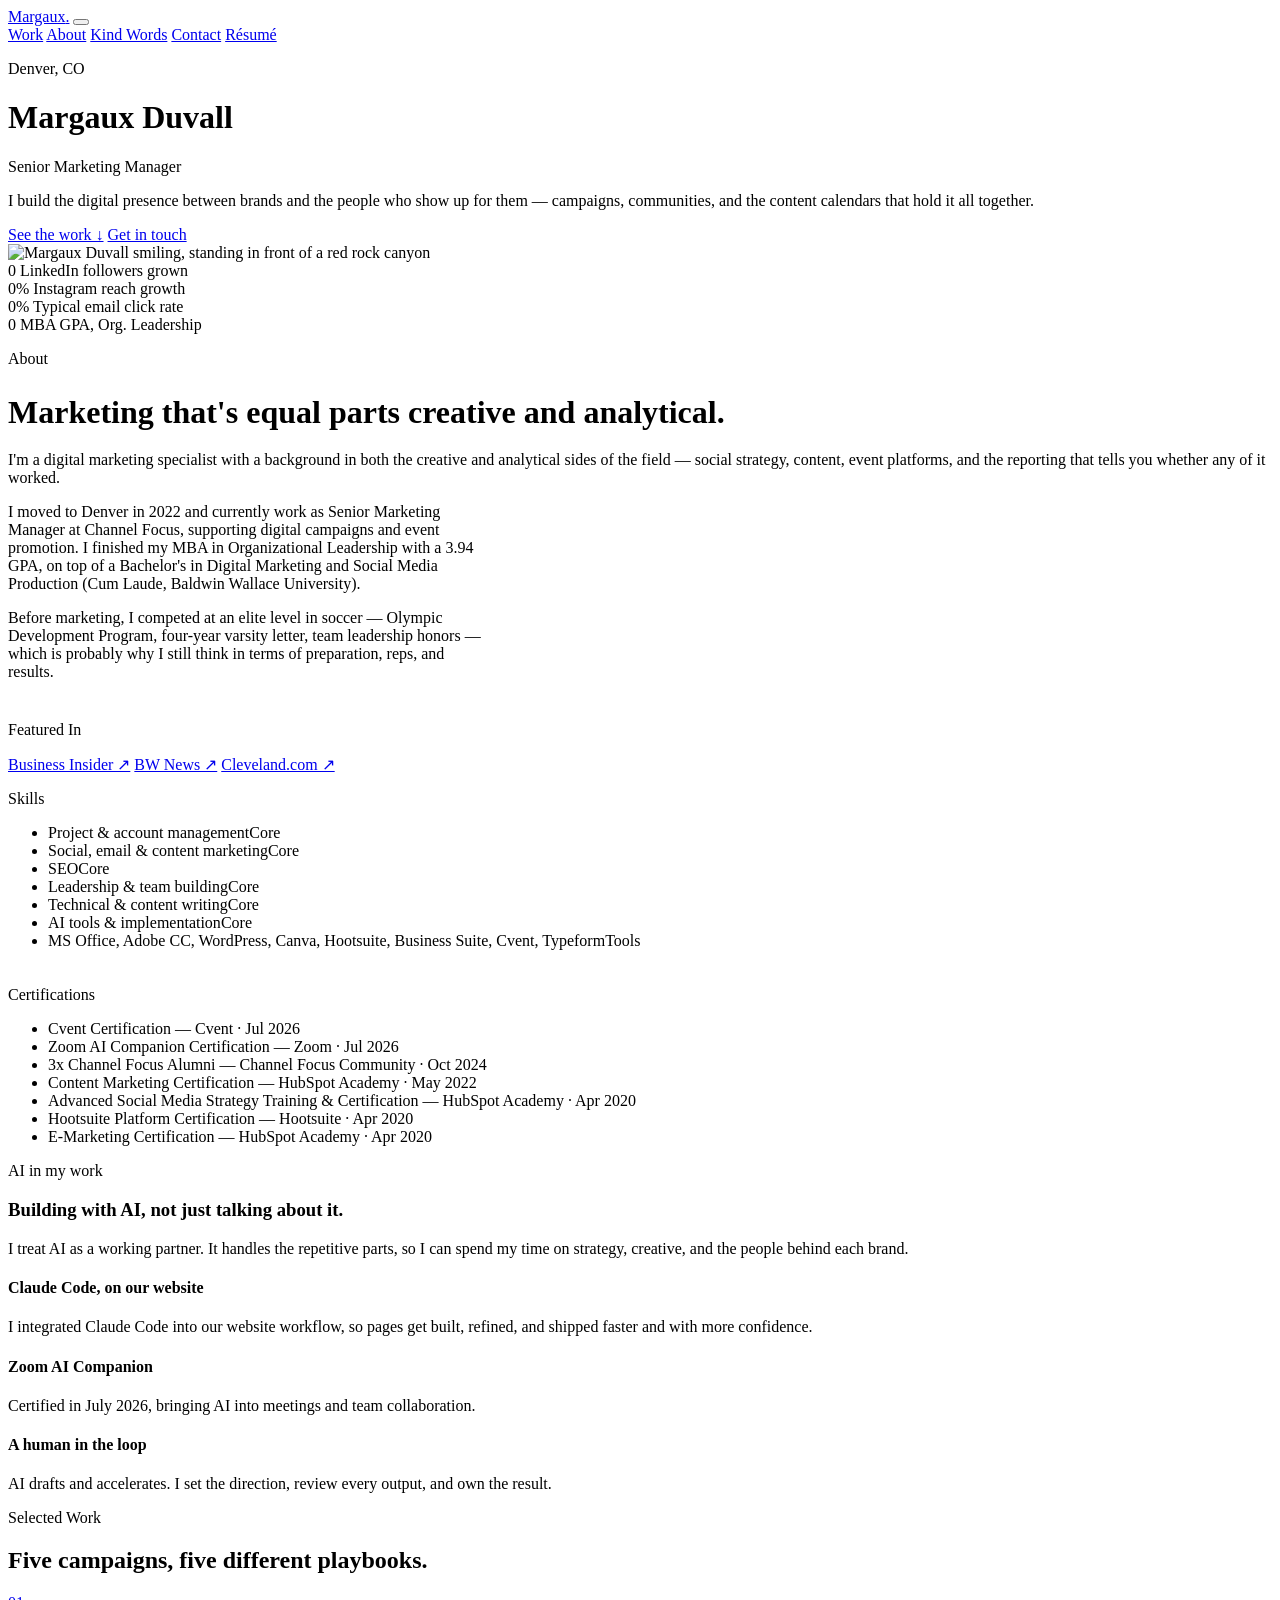
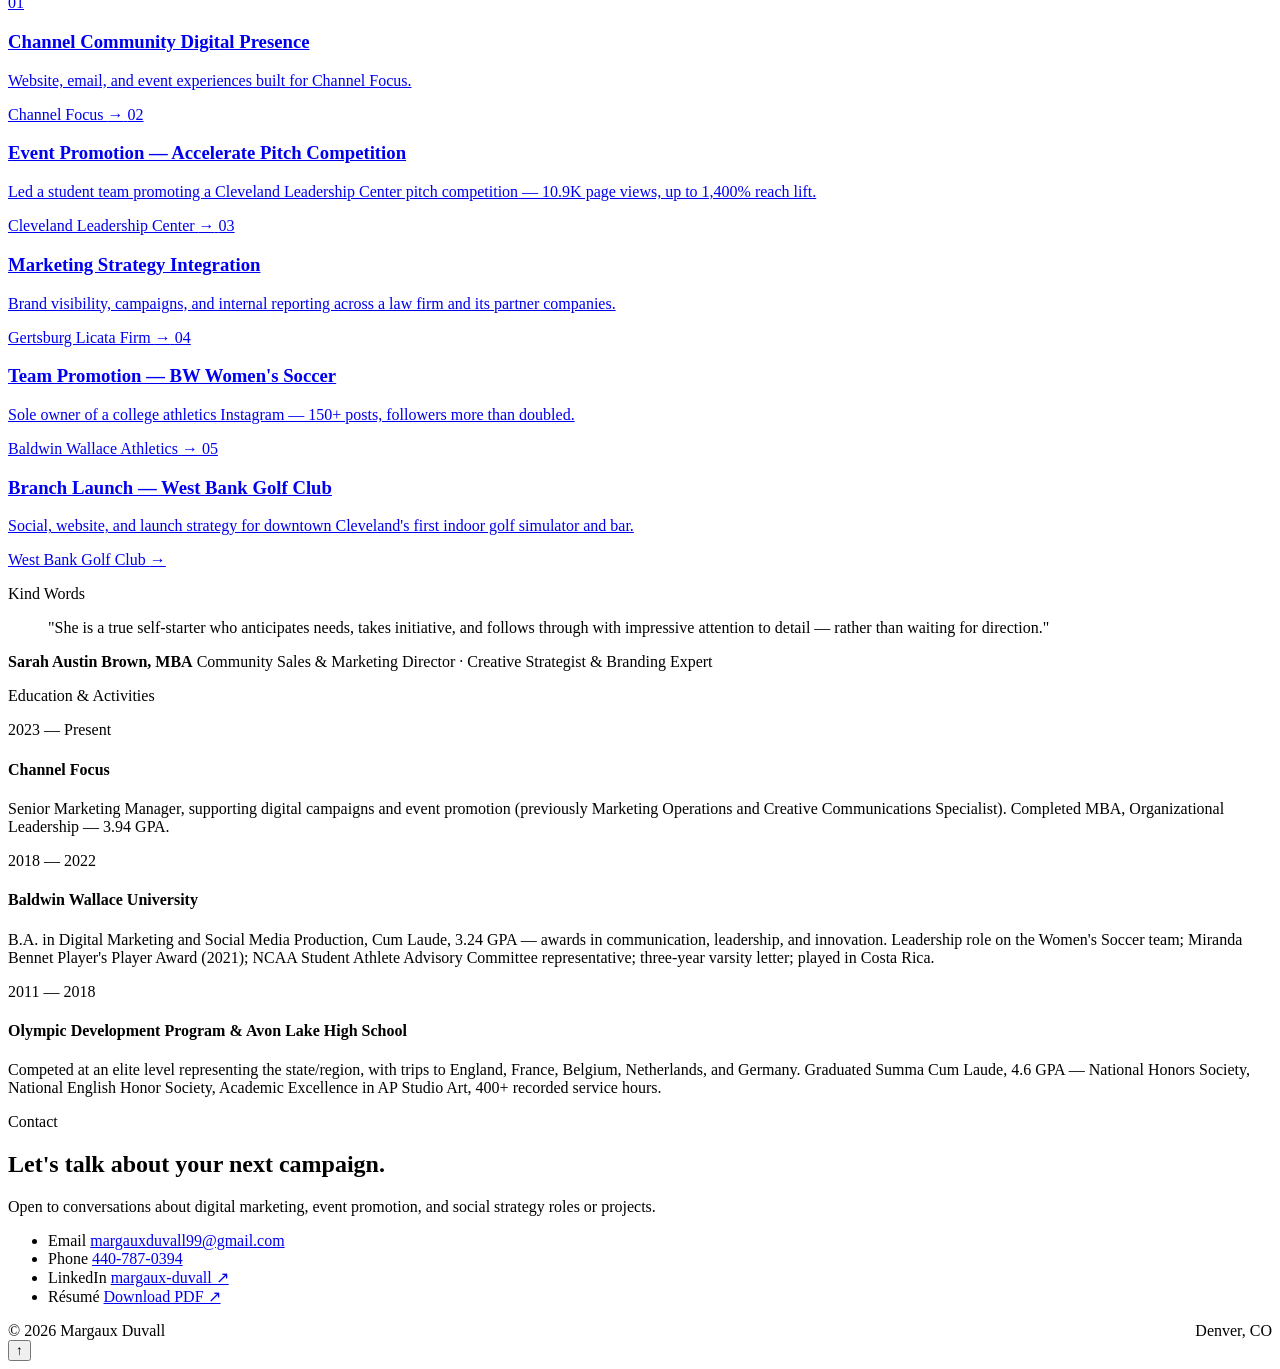
==== index.html @ 98175622 "Add files via upload" ====
<!DOCTYPE html>
<html lang="en">
<head>
<meta charset="UTF-8">
<meta name="viewport" content="width=device-width, initial-scale=1.0">
<title>Margaux Duvall — Senior Marketing Manager</title>
<meta name="description" content="Margaux Duvall is a senior marketing manager based in Denver, CO — event promotion, social strategy, content, and analytics.">
<meta name="theme-color" content="#FBFCF8">
<link rel="icon" href="data:image/svg+xml,%3Csvg xmlns='http://www.w3.org/2000/svg' viewBox='0 0 100 100'%3E%3Crect width='100' height='100' rx='16' fill='%23E3EEE1'/%3E%3Ctext x='50' y='68' font-family='Georgia,serif' font-style='italic' font-size='58' font-weight='bold' fill='%233D6B4E' text-anchor='middle'%3EM%3C/text%3E%3C/svg%3E">
<link rel="preconnect" href="https://fonts.googleapis.com">
<link rel="preconnect" href="https://fonts.gstatic.com" crossorigin>
<link href="https://fonts.googleapis.com/css2?family=Poppins:ital,wght@0,400;0,500;0,600;1,500&display=swap" rel="stylesheet">
<link rel="stylesheet" href="css/style.css">
</head>
<body>
<div class="scroll-progress"></div>

<nav class="site-nav">
  <div class="wrap">
    <a href="#top" class="brand">Margaux<span>.</span></a>
    <button class="nav-toggle" aria-label="Toggle menu">
      <span></span><span></span><span></span>
    </button>
    <div class="nav-links">
      <a href="#work">Work</a>
      <a href="#about">About</a>
      <a href="#kind-words">Kind Words</a>
      <a href="#contact">Contact</a>
      <a href="assets/Margaux_Duvall_Resume.pdf" class="nav-cta" target="_blank" rel="noopener">Résumé</a>
    </div>
  </div>
</nav>

<header class="hero" id="top">
  <div class="wrap">
    <div class="hero-grid">
      <div>
        <p class="eyebrow">Denver, CO</p>
        <h1>Margaux Duvall</h1>
        <p class="hero-role">Senior Marketing Manager</p>
        <p class="hero-lede">I build the digital presence between brands and the people who show up for them — campaigns, communities, and the content calendars that hold it all together.</p>
        <div class="hero-actions">
          <a href="#work" class="btn btn-primary">See the work ↓</a>
          <a href="#contact" class="btn btn-ghost">Get in touch</a>
        </div>
      </div>
      <div class="hero-photo">
        <img src="assets/headshot.jpg" alt="Margaux Duvall smiling, standing in front of a red rock canyon" width="1000" height="1500">
      </div>
    </div>
  </div>

  <div class="scoreboard">
    <div class="wrap">
      <div class="scoreboard-grid">
        <div class="stat">
          <span class="stat-num" data-count="2,300">0</span>
          <span class="stat-label">LinkedIn followers grown</span>
        </div>
        <div class="stat">
          <span class="stat-num" data-count="1,400%">0%</span>
          <span class="stat-label">Instagram reach growth</span>
        </div>
        <div class="stat">
          <span class="stat-num" data-count="50%+">0%</span>
          <span class="stat-label">Typical email click rate</span>
        </div>
        <div class="stat">
          <span class="stat-num" data-count="3.94">0</span>
          <span class="stat-label">MBA GPA, Org. Leadership</span>
        </div>
      </div>
    </div>
  </div>
</header>

<section id="about">
  <div class="wrap">
    <p class="eyebrow reveal">About</p>
    <div class="about-grid">
      <div class="reveal">
        <h2 style="font-size:32px; margin-bottom:20px;">Marketing that's equal parts creative and analytical.</h2>
        <p class="lede">I'm a digital marketing specialist with a background in both the creative and analytical sides of the field — social strategy, content, event platforms, and the reporting that tells you whether any of it worked.</p>
        <p style="color:var(--slate); max-width:60ch;">I moved to Denver in 2022 and currently work as Senior Marketing Manager at Channel Focus, supporting digital campaigns and event promotion. I finished my MBA in Organizational Leadership with a 3.94 GPA, on top of a Bachelor's in Digital Marketing and Social Media Production (Cum Laude, Baldwin Wallace University).</p>
        <p style="color:var(--slate); max-width:60ch;">Before marketing, I competed at an elite level in soccer — Olympic Development Program, four-year varsity letter, team leadership honors — which is probably why I still think in terms of preparation, reps, and results.</p>

        <p class="eyebrow" style="margin-top:40px;">Featured In</p>
        <div class="press-row">
          <a href="https://www.businessinsider.com/gen-z-loneliness-spends-money-to-make-friends-2023-9" target="_blank" rel="noopener">Business Insider ↗</a>
          <a href="https://www.bw.edu/news/2022/spring/04-yellow-jacket-alumni-launch-clevelands-first-indoor-golf-simulator-and-bar" target="_blank" rel="noopener">BW News ↗</a>
          <a href="https://www.cleveland.com/entertainment/2022/04/west-bank-golf-club-set-to-open-soon-in-clevelands-flats.html" target="_blank" rel="noopener">Cleveland.com ↗</a>
        </div>
      </div>

      <div class="reveal">
        <p class="eyebrow">Skills</p>
        <ul class="skill-list">
          <li><span>Project &amp; account management</span><span>Core</span></li>
          <li><span>Social, email &amp; content marketing</span><span>Core</span></li>
          <li><span>SEO</span><span>Core</span></li>
          <li><span>Leadership &amp; team building</span><span>Core</span></li>
          <li><span>Technical &amp; content writing</span><span>Core</span></li>
          <li><span>AI tools &amp; implementation</span><span>Core</span></li>
          <li><span>MS Office, Adobe CC, WordPress, Canva, Hootsuite, Business Suite, Cvent, Typeform</span><span>Tools</span></li>
        </ul>

        <p class="eyebrow" style="margin-top:36px;">Certifications</p>
        <ul class="cert-list">
          <li>Cvent Certification — Cvent <span class="cert-date">· Jul 2026</span></li>
          <li>Zoom AI Companion Certification — Zoom <span class="cert-date">· Jul 2026</span></li>
          <li>3x Channel Focus Alumni — Channel Focus Community <span class="cert-date">· Oct 2024</span></li>
          <li>Content Marketing Certification — HubSpot Academy <span class="cert-date">· May 2022</span></li>
          <li>Advanced Social Media Strategy Training &amp; Certification — HubSpot Academy <span class="cert-date">· Apr 2020</span></li>
          <li>Hootsuite Platform Certification — Hootsuite <span class="cert-date">· Apr 2020</span></li>
          <li>E-Marketing Certification — HubSpot Academy <span class="cert-date">· Apr 2020</span></li>
        </ul>
      </div>
    </div>
    <div class="ai-block reveal" id="ai">
      <p class="eyebrow">AI in my work</p>
      <h3>Building with AI, not just talking about it.</h3>
      <p class="lede">I treat AI as a working partner. It handles the repetitive parts, so I can spend my time on strategy, creative, and the people behind each brand.</p>
      <div class="ai-grid">
        <div class="ai-card">
          <h4>Claude Code, on our website</h4>
          <p>I integrated Claude Code into our website workflow, so pages get built, refined, and shipped faster and with more confidence.</p>
        </div>
        <div class="ai-card">
          <h4>Zoom AI Companion</h4>
          <p>Certified in July 2026, bringing AI into meetings and team collaboration.</p>
        </div>
        <div class="ai-card">
          <h4>A human in the loop</h4>
          <p>AI drafts and accelerates. I set the direction, review every output, and own the result.</p>
        </div>
      </div>
    </div>
  </div>
</section>

<section id="work" class="on-ink">
  <div class="wrap">
    <div class="section-head">
      <div class="reveal">
        <p class="eyebrow">Selected Work</p>
        <h2>Five campaigns, five different playbooks.</h2>
      </div>
    </div>
  </div>
  <div class="wrap">
    <div class="work-grid">

      <a class="work-card reveal" href="work/channel-community.html" data-preview="assets/previews/01-community.svg">
        <span class="work-num">01</span>
        <h3>Channel Community Digital Presence</h3>
        <p>Website, email, and event experiences built for Channel Focus.</p>
        <span class="work-meta">Channel Focus <span class="arrow">→</span></span>
      </a>

      <a class="work-card reveal" href="work/event-promotion.html" data-preview="assets/previews/02-promotion.svg">
        <span class="work-num">02</span>
        <h3>Event Promotion — Accelerate Pitch Competition</h3>
        <p>Led a student team promoting a Cleveland Leadership Center pitch competition — 10.9K page views, up to 1,400% reach lift.</p>
        <span class="work-meta">Cleveland Leadership Center <span class="arrow">→</span></span>
      </a>

      <a class="work-card reveal" href="work/strategy-integration.html" data-preview="assets/previews/03-strategy.svg">
        <span class="work-num">03</span>
        <h3>Marketing Strategy Integration</h3>
        <p>Brand visibility, campaigns, and internal reporting across a law firm and its partner companies.</p>
        <span class="work-meta">Gertsburg Licata Firm <span class="arrow">→</span></span>
      </a>

      <a class="work-card reveal" href="work/team-promotion.html" data-preview="assets/previews/04-team.svg">
        <span class="work-num">04</span>
        <h3>Team Promotion — BW Women's Soccer</h3>
        <p>Sole owner of a college athletics Instagram — 150+ posts, followers more than doubled.</p>
        <span class="work-meta">Baldwin Wallace Athletics <span class="arrow">→</span></span>
      </a>

      <a class="work-card reveal" href="work/branch-launch.html" data-preview="assets/previews/05-launch.svg">
        <span class="work-num">05</span>
        <h3>Branch Launch — West Bank Golf Club</h3>
        <p>Social, website, and launch strategy for downtown Cleveland's first indoor golf simulator and bar.</p>
        <span class="work-meta">West Bank Golf Club <span class="arrow">→</span></span>
      </a>

    </div>
  </div>
</section>

<section id="kind-words" class="testimonial">
  <div class="wrap reveal">
    <p class="eyebrow">Kind Words</p>
    <blockquote>"She is a true self-starter who anticipates needs, takes initiative, and follows through with impressive attention to detail — rather than waiting for direction."</blockquote>
    <div class="testimonial-author">
      <strong>Sarah Austin Brown, MBA</strong>
      <span>Community Sales &amp; Marketing Director · Creative Strategist &amp; Branding Expert</span>
    </div>
  </div>
</section>

<section class="section-tight">
  <div class="wrap">
    <p class="eyebrow">Education &amp; Activities</p>
    <div class="timeline">
      <div class="timeline-item reveal">
        <span class="timeline-date">2023 — Present</span>
        <h4>Channel Focus</h4>
        <p>Senior Marketing Manager, supporting digital campaigns and event promotion (previously Marketing Operations and Creative Communications Specialist). Completed MBA, Organizational Leadership — 3.94 GPA.</p>
      </div>
      <div class="timeline-item reveal">
        <span class="timeline-date">2018 — 2022</span>
        <h4>Baldwin Wallace University</h4>
        <p>B.A. in Digital Marketing and Social Media Production, Cum Laude, 3.24 GPA — awards in communication, leadership, and innovation. Leadership role on the Women's Soccer team; Miranda Bennet Player's Player Award (2021); NCAA Student Athlete Advisory Committee representative; three-year varsity letter; played in Costa Rica.</p>
      </div>
      <div class="timeline-item reveal">
        <span class="timeline-date">2011 — 2018</span>
        <h4>Olympic Development Program &amp; Avon Lake High School</h4>
        <p>Competed at an elite level representing the state/region, with trips to England, France, Belgium, Netherlands, and Germany. Graduated Summa Cum Laude, 4.6 GPA — National Honors Society, National English Honor Society, Academic Excellence in AP Studio Art, 400+ recorded service hours.</p>
      </div>
    </div>
  </div>
</section>

<section id="contact" class="on-ink">
  <div class="wrap">
    <div class="contact-grid">
      <div class="reveal">
        <p class="eyebrow">Contact</p>
        <h2>Let's talk about your next campaign.</h2>
        <p class="lede" style="margin-top:16px;">Open to conversations about digital marketing, event promotion, and social strategy roles or projects.</p>
      </div>
      <ul class="contact-list reveal">
        <li>
          <span class="label">Email</span>
          <a class="value" href="mailto:margauxduvall99@gmail.com">margauxduvall99@gmail.com</a>
        </li>
        <li>
          <span class="label">Phone</span>
          <a class="value" href="tel:4407870394">440-787-0394</a>
        </li>
        <li>
          <span class="label">LinkedIn</span>
          <a class="value" href="https://www.linkedin.com/in/margaux-duvall-mba-715665197/" target="_blank" rel="noopener">margaux-duvall ↗</a>
        </li>
        <li>
          <span class="label">Résumé</span>
          <a class="value" href="assets/Margaux_Duvall_Resume.pdf" target="_blank" rel="noopener">Download PDF ↗</a>
        </li>
      </ul>
    </div>
  </div>
</section>

<footer>
  <div class="wrap" style="display:flex; justify-content:space-between; flex-wrap:wrap; gap:12px; width:100%;">
    <span>© 2026 Margaux Duvall</span>
    <span>Denver, CO</span>
  </div>
</footer>

<button class="back-to-top" aria-label="Back to top">↑</button>

<script src="js/main.js"></script>
</body>
</html>
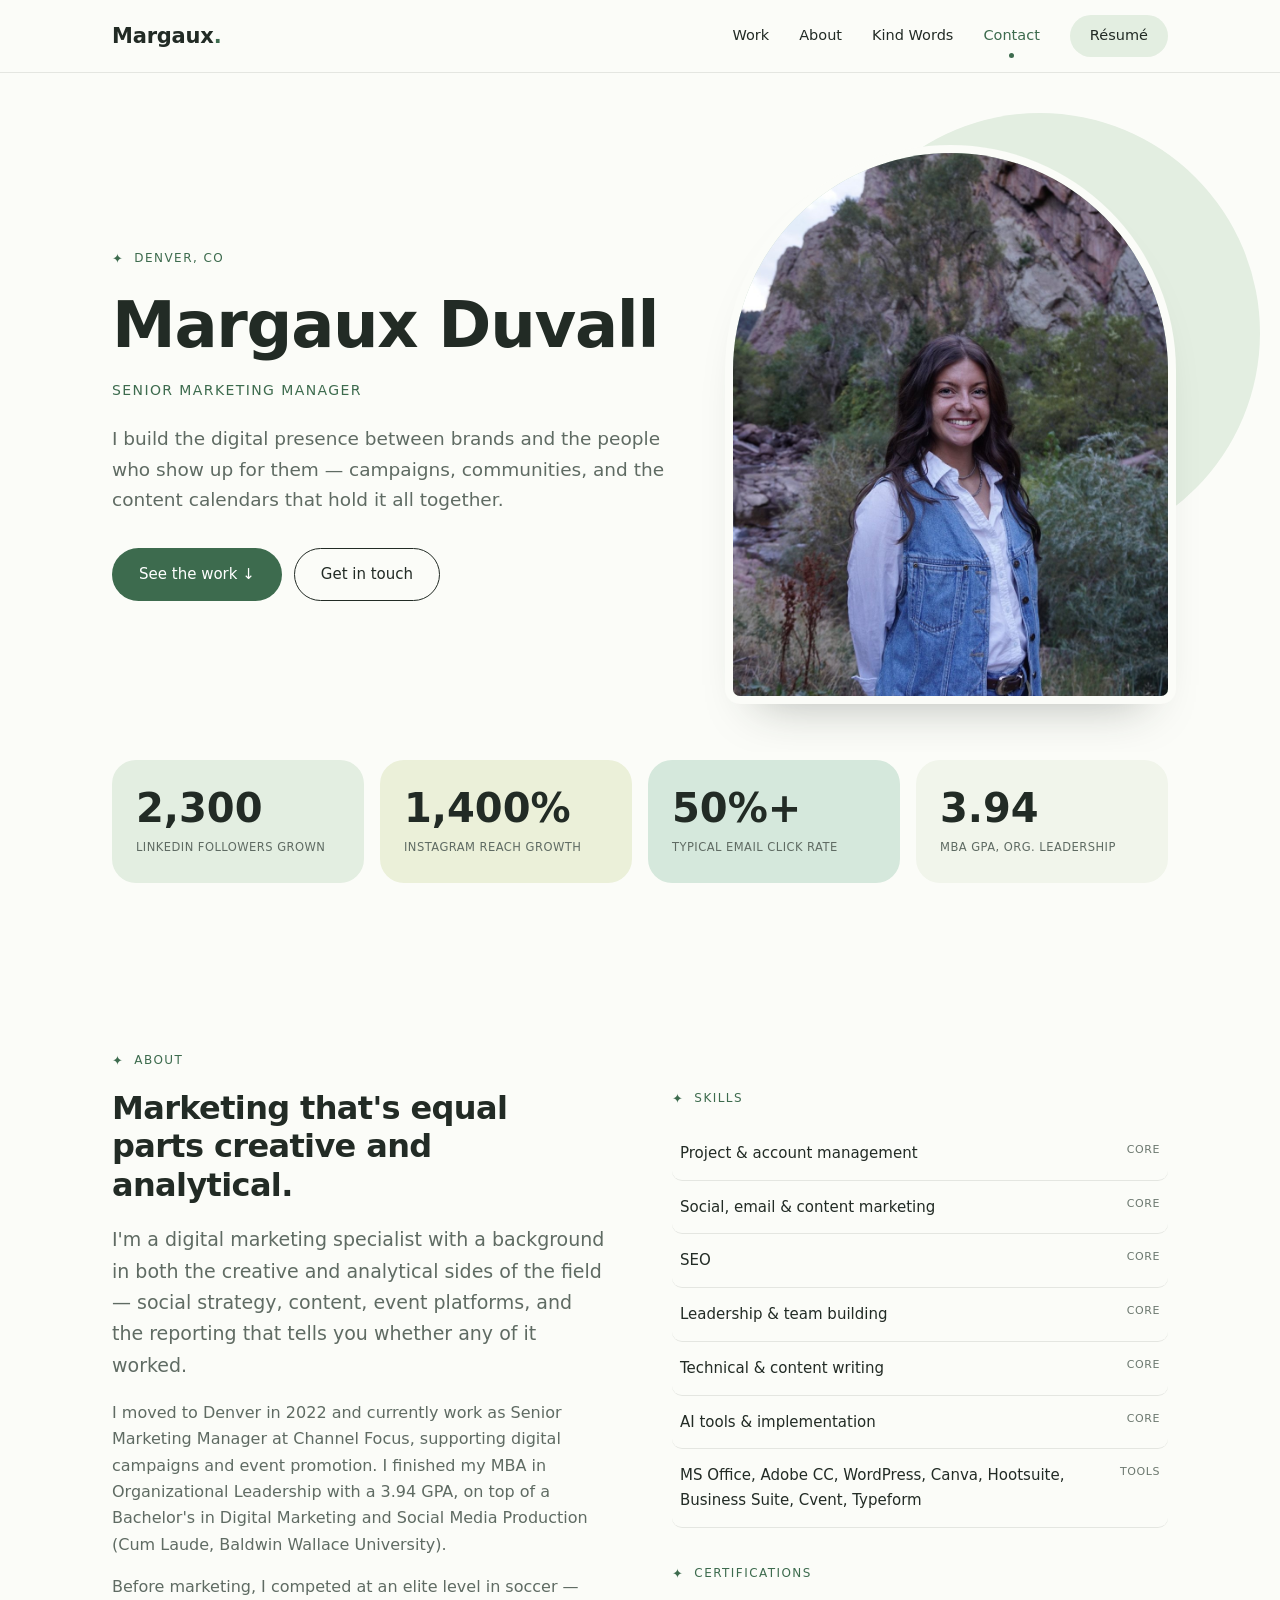
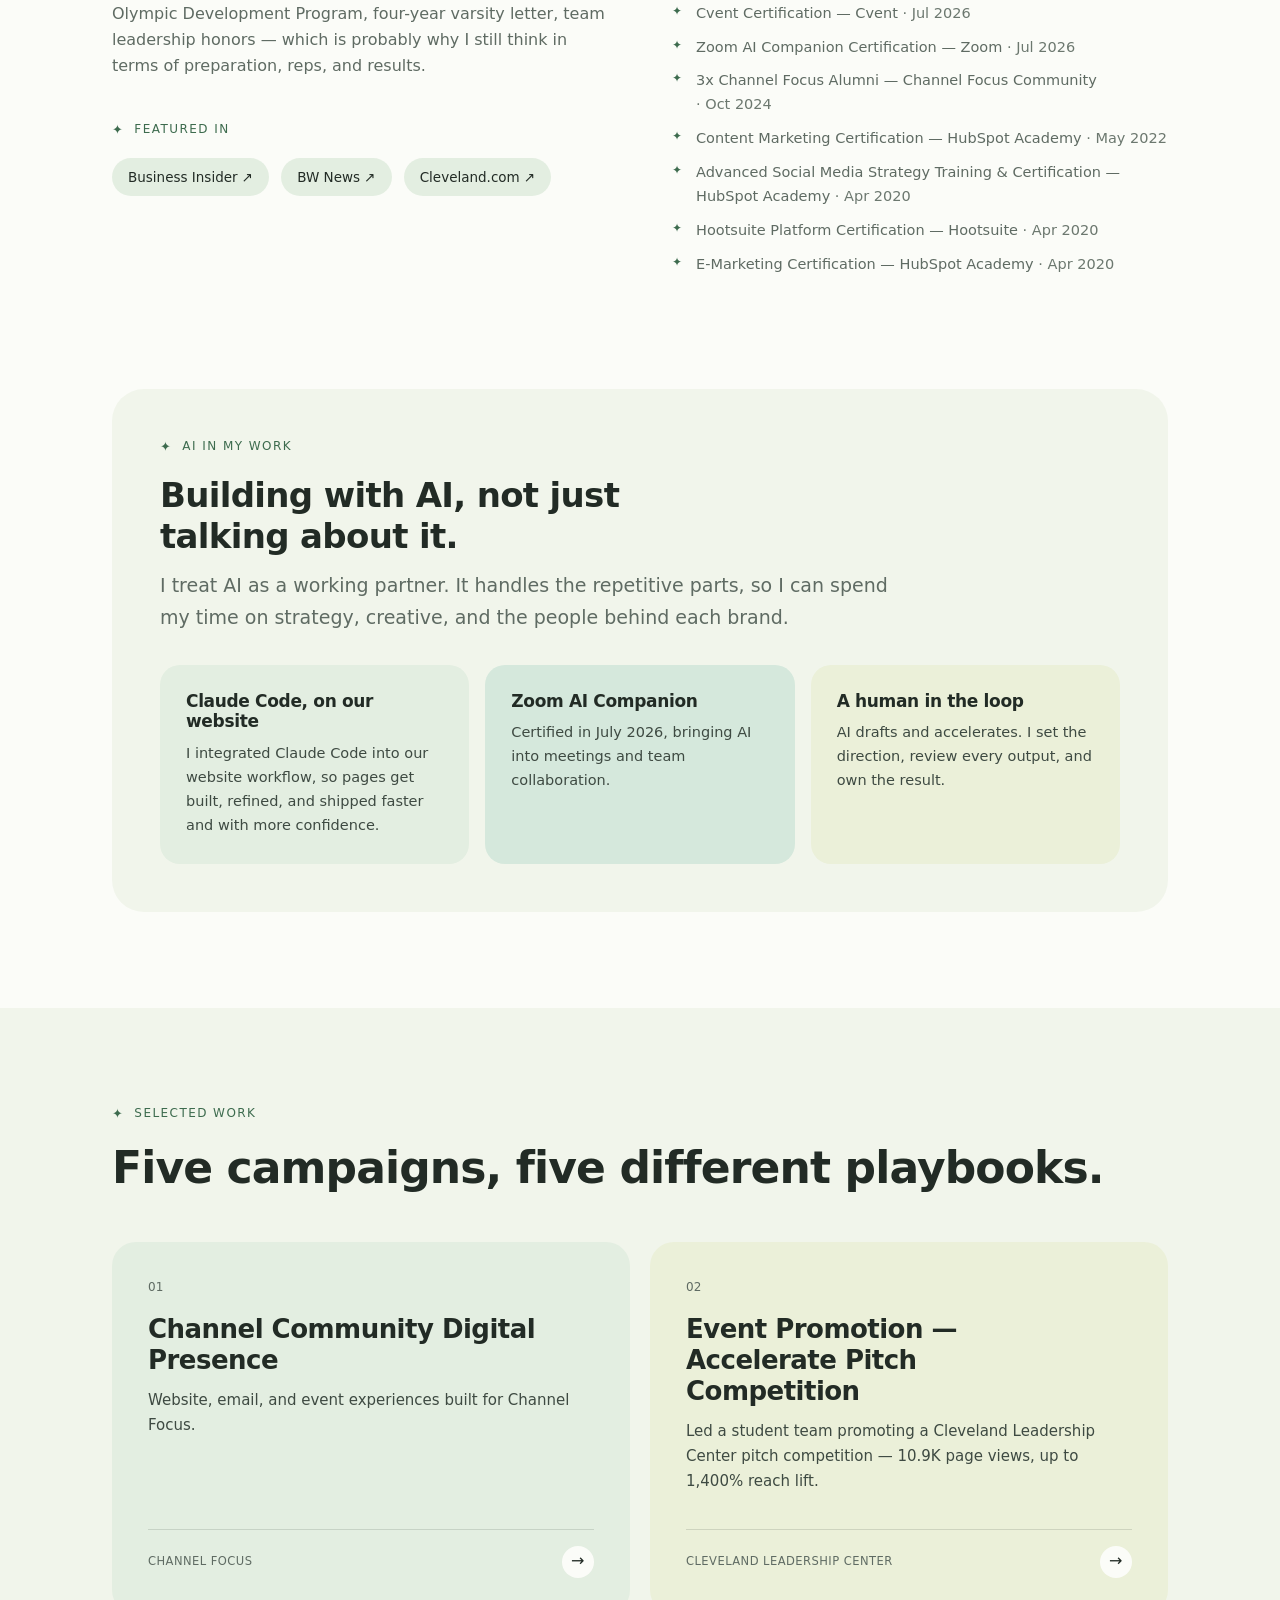
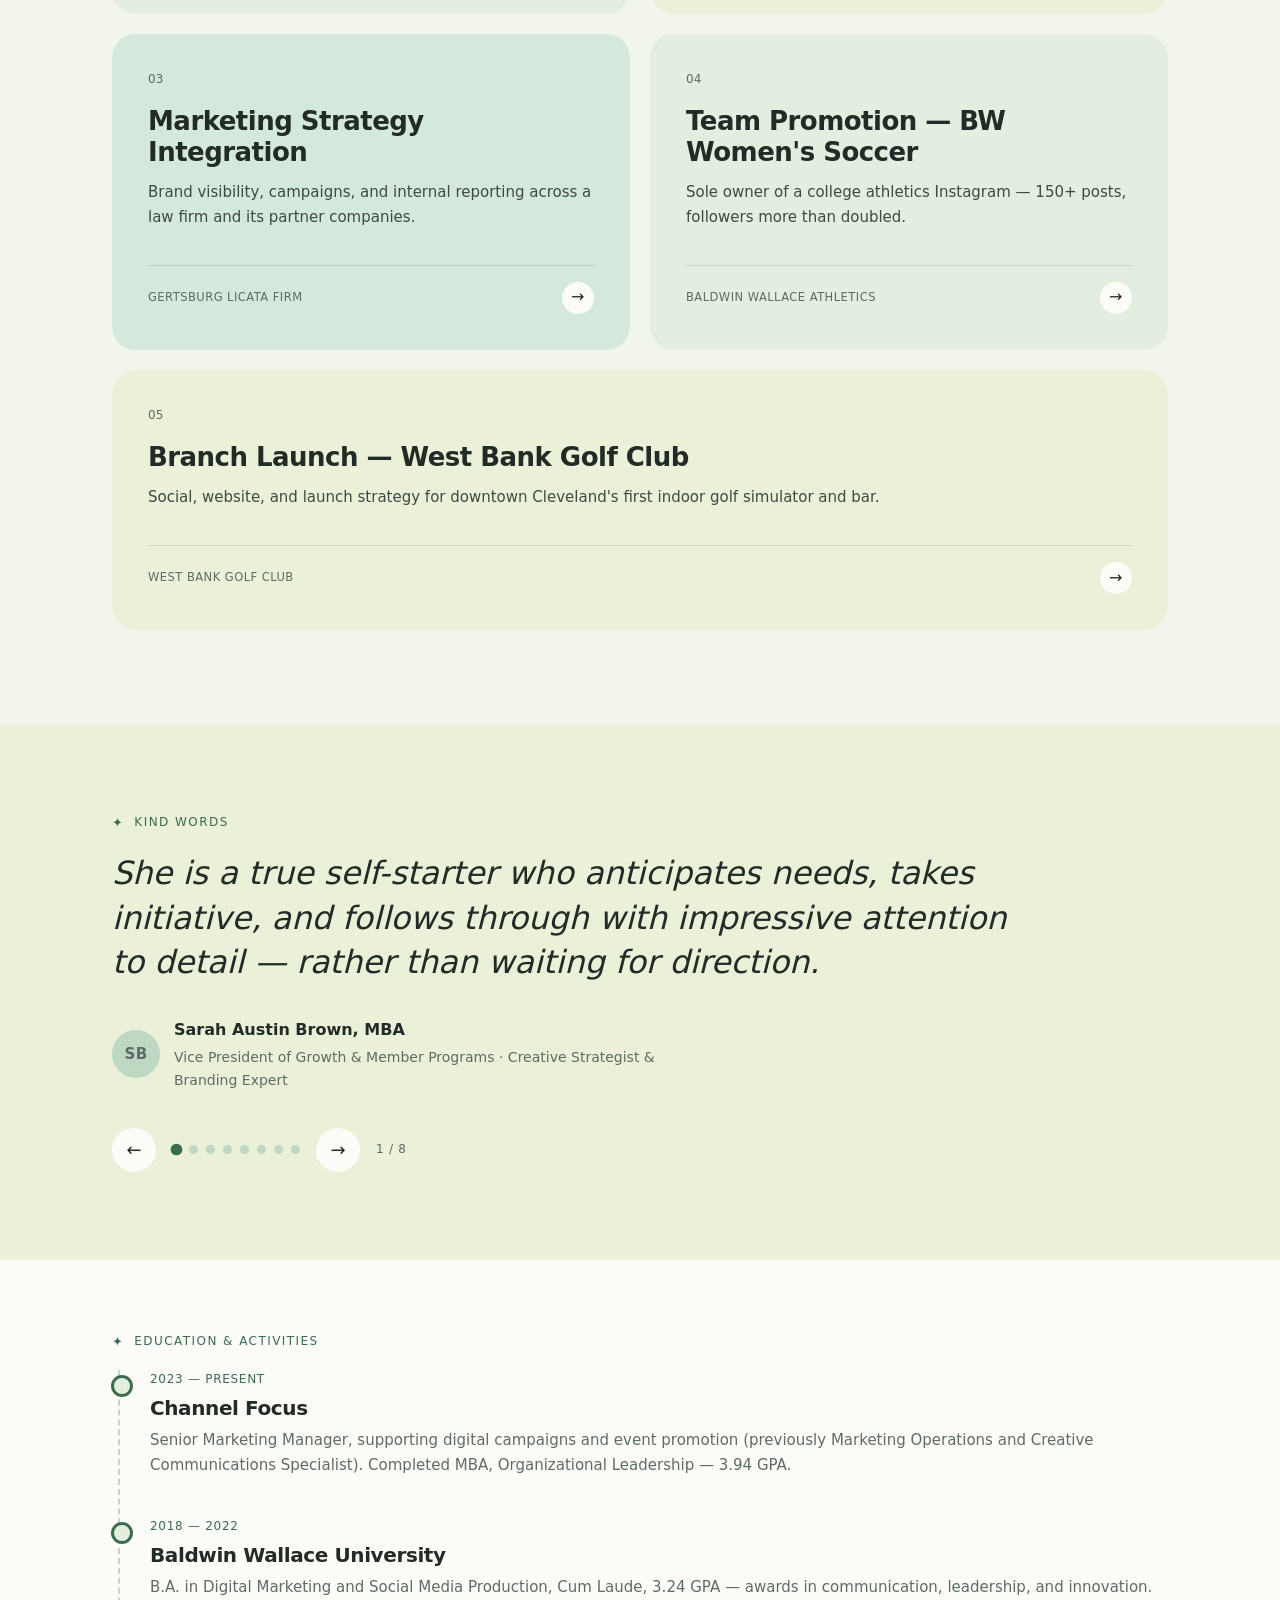
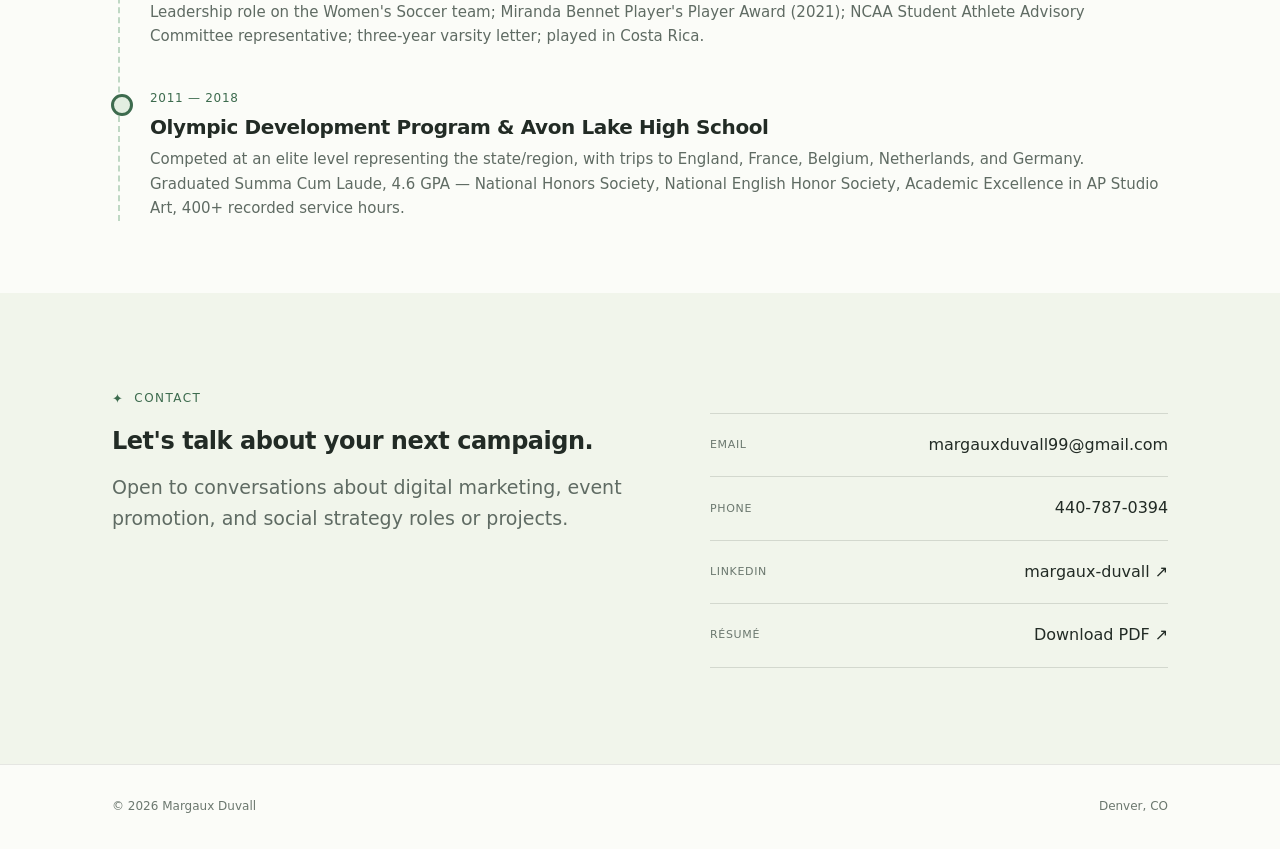
==== commit db63fd74: "Add files via upload" ====
--- a/index.html
+++ b/index.html
@@ -11,6 +11,30 @@
 <link rel="preconnect" href="https://fonts.gstatic.com" crossorigin>
 <link href="https://fonts.googleapis.com/css2?family=Poppins:ital,wght@0,400;0,500;0,600;1,500&display=swap" rel="stylesheet">
 <link rel="stylesheet" href="css/style.css">
+<style>
+/* Kind Words carousel */
+.kw-slide{margin:0;display:block}
+.kw-slide blockquote p{margin:0 0 .9em}
+.kw-slide blockquote p:last-child{margin-bottom:0}
+.kw-slide.long blockquote{font-size:clamp(16px,1.7vw,20px);line-height:1.6;max-width:66ch}
+.kw-author{display:flex;align-items:center;gap:14px}
+.kw-author>span:last-child{display:block}
+.kw-author>span:last-child>span{display:block;max-width:60ch}
+.kw-avatar{flex:0 0 48px;width:48px;height:48px;border-radius:50%;background:var(--blush-deep);color:var(--signal-dark);display:flex!important;align-items:center;justify-content:center;font-weight:600;font-size:15px;letter-spacing:.02em}
+.kw-controls{display:none;align-items:center;gap:16px;margin-top:36px;flex-wrap:wrap}
+html.kw-js .kw-slide{display:none}
+html.kw-js .kw-slide.is-active{display:block;animation:kwfade .45s ease}
+html.kw-js .kw-controls{display:flex}
+.kw-btn{width:44px;height:44px;border-radius:50%;border:none;background:var(--paper);color:var(--ink);font-family:var(--font-body);font-size:18px;cursor:pointer;transition:background .2s ease,color .2s ease}
+.kw-btn:hover{background:var(--signal);color:#fff}
+.kw-dots{display:flex;gap:8px;align-items:center}
+.kw-dot{width:9px;height:9px;padding:0;border:none;border-radius:50%;background:var(--blush-deep);cursor:pointer;transition:background .2s ease,transform .2s ease}
+.kw-dot.is-active{background:var(--signal);transform:scale(1.3)}
+.kw-count{font-size:12px;color:var(--slate);letter-spacing:.06em}
+.kw-carousel:focus-visible{outline:2px solid var(--signal);outline-offset:8px;border-radius:12px}
+@keyframes kwfade{from{opacity:0;transform:translateY(8px)}to{opacity:1;transform:none}}
+@media (prefers-reduced-motion:reduce){html.kw-js .kw-slide.is-active{animation:none}}
+</style>
 </head>
 <body>
 <div class="scroll-progress"></div>
@@ -192,10 +216,69 @@
 <section id="kind-words" class="testimonial">
   <div class="wrap reveal">
     <p class="eyebrow">Kind Words</p>
-    <blockquote>"She is a true self-starter who anticipates needs, takes initiative, and follows through with impressive attention to detail — rather than waiting for direction."</blockquote>
-    <div class="testimonial-author">
-      <strong>Sarah Austin Brown, MBA</strong>
-      <span>Community Sales &amp; Marketing Director · Creative Strategist &amp; Branding Expert</span>
+    <div class="kw-carousel" tabindex="0" aria-roledescription="carousel" aria-label="Recommendations">
+      <figure class="kw-slide is-active" aria-label="Recommendation 1 of 8">
+        <blockquote><p>She is a true self-starter who anticipates needs, takes initiative, and follows through with impressive attention to detail — rather than waiting for direction.</p></blockquote>
+        <figcaption class="testimonial-author kw-author">
+          <span class="kw-avatar" aria-hidden="true">SB</span>
+          <span><strong>Sarah Austin Brown, MBA</strong><span>Vice President of Growth &amp; Member Programs · Creative Strategist &amp; Branding Expert</span></span>
+        </figcaption>
+      </figure>
+      <figure class="kw-slide long" aria-label="Recommendation 2 of 8">
+        <blockquote><p>Margaux is an analytical yet compassionate leader who balances being “lonely at the top” (assigning tasks, evaluating performance, setting goals) with rolling up her sleeves to work alongside team members to ensure the job not only gets done, but gets done well. To every environment she brings a positive attitude, a keen marketing savviness, and comfort with troubleshooting technical problems and other challenges. I have learned quite a bit from her.</p></blockquote>
+        <figcaption class="testimonial-author kw-author">
+          <span class="kw-avatar" aria-hidden="true">TM</span>
+          <span><strong>Tim Marshall</strong><span>Digital Marketing Consultant · Content Marketing Manager</span></span>
+        </figcaption>
+      </figure>
+      <figure class="kw-slide long" aria-label="Recommendation 3 of 8">
+        <blockquote><p>Margaux became a leader among the leaders in a leadership class. She is mature, curious and capable of initiating her own learning experiences. She makes the group better by listening and adding comments that drive the discussion into newer places. I would always want her on my team!</p></blockquote>
+        <figcaption class="testimonial-author kw-author">
+          <span class="kw-avatar" aria-hidden="true">AK</span>
+          <span><strong>Dr. Alan Kolp</strong><span>Professor of Religion and Chair in Faith &amp; Life, Center for Innovation &amp; Growth · Author, Retreat Leader and Public Speaker</span></span>
+        </figcaption>
+      </figure>
+      <figure class="kw-slide long" aria-label="Recommendation 4 of 8">
+        <blockquote><p>In her four years at Baldwin Wallace University, Margaux has developed personally and professionally, leveraging her existing skills to further develop competence and confidence. Margaux is highly-intelligent, appropriately competitive, self-motivated and authentic – and she approaches everything she does with a smile and joyful spirit.</p><p>Margaux is a team-first leader, always willing to put the needs of others above her own. As a result, she sets an example for others to follow. That is an incredible responsibility for a young professional, but Margaux does this compassionately and with purpose.</p></blockquote>
+        <figcaption class="testimonial-author kw-author">
+          <span class="kw-avatar" aria-hidden="true">LK</span>
+          <span><strong>Lacey Kogelnik</strong><span>Executive Director, Corporate &amp; Organizational Engagement · Baldwin Wallace University</span></span>
+        </figcaption>
+      </figure>
+      <figure class="kw-slide long" aria-label="Recommendation 5 of 8">
+        <blockquote><p>I worked with Margaux for two concurrent semester projects through Baldwin Wallace’s Digital Marketing Center. Throughout both, she exuded confidence and competence. For the second semester, Margaux was the team lead and my direct point of contact. She masterfully led the project, coordinating every aspect and keeping her colleagues (and me!) on track to hit each deadline.</p><p>She is a quintessential professional who is skilled and polished beyond her years. She will be a tremendous asset to any organization.</p></blockquote>
+        <figcaption class="testimonial-author kw-author">
+          <span class="kw-avatar" aria-hidden="true">MK</span>
+          <span><strong>Michelle Kane</strong><span>Director of Marketing &amp; Communications at the Cleveland Leadership Center</span></span>
+        </figcaption>
+      </figure>
+      <figure class="kw-slide long" aria-label="Recommendation 6 of 8">
+        <blockquote><p>Margaux has been an incredible asset. She is an all-in player in all respects. She doesn’t do anything without embracing the challenge 100%. This commitment also facilitated her acceptance as a team leader. She had the capacity to get her teammates moving in the same direction, and she did it by example and by embracing the servant leader model.</p><p>Margaux also stepped up and built the program’s complete social media presence. From a strategic standpoint, she worked hand-in-hand with me and we defined the parameters of how social media could benefit the program from both an awareness and a recruiting standpoint. She also used her impressive creative skills to execute the strategy. Ultimately, as she progressed in her studies and her investment in time was limited, she taught the next generation of the team to take up her mantle. So beyond her leadership ability she is also a dynamic educator.</p><p>The true measure of Margaux is that she was a difference maker in our community and she has had a profoundly positive impact on the BW Community and I am glad she is a part of my life.</p></blockquote>
+        <figcaption class="testimonial-author kw-author">
+          <span class="kw-avatar" aria-hidden="true">JW</span>
+          <span><strong>Jim Wojtkun</strong><span>Head Women's Soccer Coach at Baldwin Wallace University</span></span>
+        </figcaption>
+      </figure>
+      <figure class="kw-slide long" aria-label="Recommendation 7 of 8">
+        <blockquote><p>Margaux always had pure intentions when it came to her team. She didn’t elevate issues by feeding into negative feelings, rather she found positives in everything and always encouraged her teammates to do the same. Growing up around coaches probably helped, but she is a natural leader with the right personality to inspire others to want to be led.</p></blockquote>
+        <figcaption class="testimonial-author kw-author">
+          <span class="kw-avatar" aria-hidden="true">TB</span>
+          <span><strong>Tara Bowen</strong><span>Assistant Athletic Director and Head Girls’ Soccer Coach at Western Reserve Academy</span></span>
+        </figcaption>
+      </figure>
+      <figure class="kw-slide long" aria-label="Recommendation 8 of 8">
+        <blockquote><p>It's not every day you encounter a talent like Margaux. Her professionalism, creativity, work ethic and warm demeanor made her a key member of our marketing team and a much-loved member of our staff.</p><p>Margaux’s expertise in digital marketing brought a fresh and innovative approach to our B2B marketing strategies. Her contributions led to increases in web traffic, social engagement, and lead generation. Additionally, her knack for design proved instrumental to ensure our brand’s visuals were not only cohesive but also compelling—not an easy task for a business law firm. Whether it was a simple social media graphic or a comprehensive digital campaign visual, Margaux’s creations were consistently on point, resonating with our brand’s mission and values.</p><p>I wholeheartedly endorse Margaux for any role that seeks a fusion of creativity, strategic communications, and an unyielding commitment to excellence—she has it all! I have been truly fortunate to benefit from her exceptional talents and consider her a lifelong collaborator.</p></blockquote>
+        <figcaption class="testimonial-author kw-author">
+          <span class="kw-avatar" aria-hidden="true">CP</span>
+          <span><strong>Cassie Pinkerton</strong><span>Marketing Director @ Gertsburg Licata &amp; CoverMySix</span></span>
+        </figcaption>
+      </figure>
+      <div class="kw-controls">
+        <button type="button" class="kw-btn kw-prev" aria-label="Previous recommendation">←</button>
+        <div class="kw-dots"><button type="button" class="kw-dot is-active" aria-label="Show recommendation 1"></button><button type="button" class="kw-dot" aria-label="Show recommendation 2"></button><button type="button" class="kw-dot" aria-label="Show recommendation 3"></button><button type="button" class="kw-dot" aria-label="Show recommendation 4"></button><button type="button" class="kw-dot" aria-label="Show recommendation 5"></button><button type="button" class="kw-dot" aria-label="Show recommendation 6"></button><button type="button" class="kw-dot" aria-label="Show recommendation 7"></button><button type="button" class="kw-dot" aria-label="Show recommendation 8"></button></div>
+        <button type="button" class="kw-btn kw-next" aria-label="Next recommendation">→</button>
+        <span class="kw-count" aria-live="polite">1 / 8</span>
+      </div>
     </div>
   </div>
 </section>
@@ -263,5 +346,32 @@
 <button class="back-to-top" aria-label="Back to top">↑</button>
 
 <script src="js/main.js"></script>
+<script>
+(function(){
+  var root=document.querySelector('.kw-carousel'); if(!root) return;
+  var slides=[].slice.call(root.querySelectorAll('.kw-slide'));
+  var dots=[].slice.call(root.querySelectorAll('.kw-dot'));
+  var count=root.querySelector('.kw-count'); var i=0;
+  document.documentElement.classList.add('kw-js');
+  function show(n){
+    i=(n+slides.length)%slides.length;
+    slides.forEach(function(s,k){s.classList.toggle('is-active',k===i)});
+    dots.forEach(function(d,k){d.classList.toggle('is-active',k===i)});
+    if(count) count.textContent=(i+1)+' / '+slides.length;
+  }
+  root.querySelector('.kw-prev').addEventListener('click',function(){show(i-1)});
+  root.querySelector('.kw-next').addEventListener('click',function(){show(i+1)});
+  dots.forEach(function(d,k){d.addEventListener('click',function(){show(k)})});
+  root.addEventListener('keydown',function(ev){
+    if(ev.key==='ArrowLeft'){show(i-1)} else if(ev.key==='ArrowRight'){show(i+1)}
+  });
+  var x0=null;
+  root.addEventListener('touchstart',function(ev){x0=ev.touches[0].clientX},{passive:true});
+  root.addEventListener('touchend',function(ev){
+    if(x0===null) return; var dx=ev.changedTouches[0].clientX-x0; x0=null;
+    if(Math.abs(dx)>50) show(dx<0?i+1:i-1);
+  });
+})();
+</script>
 </body>
 </html>
--- a/css/style.css
+++ b/css/style.css
@@ -0,0 +1,768 @@
+/* ============================================================
+   Margaux Duvall — Portfolio
+   Design system: "Soft & Minimal"
+   Fresh paper, soft sage and mint tints, rounded shapes, Poppins. (Variable names --blush/--lilac/--sage are now green tints.)
+   ============================================================ */
+
+:root {
+  --ink: #222B25;
+  --ink-soft: #3E4A42;
+  --paper: #FBFCF8;
+  --paper-dim: #F1F5EB;
+  --blush: #E3EEE1;
+  --blush-deep: #BFD8C4;
+  --lilac: #EBF0D9;
+  --sage: #D5E8DC;
+  --signal: #3D6B4E;
+  --signal-dark: #2C5039;
+  --gold: #8AA86B;
+  --slate: #5F6B63;
+  --slate-soft: #6C786F;
+  --line: rgba(34, 43, 37, 0.10);
+  --line-dark: rgba(34, 43, 37, 0.14);
+  --font-display: 'Poppins', system-ui, sans-serif;
+  --font-body: 'Poppins', system-ui, sans-serif;
+  --font-mono: 'Poppins', system-ui, sans-serif;
+  --max: 1120px;
+  --radius: 24px;
+  --radius-sm: 16px;
+}
+
+* { box-sizing: border-box; }
+html { scroll-behavior: smooth; }
+
+body {
+  margin: 0;
+  background: var(--paper);
+  color: var(--ink);
+  font-family: var(--font-body);
+  font-size: 16px;
+  line-height: 1.65;
+  -webkit-font-smoothing: antialiased;
+}
+
+img { max-width: 100%; display: block; }
+a { color: inherit; text-decoration: none; }
+
+.wrap {
+  max-width: var(--max);
+  margin: 0 auto;
+  padding: 0 32px;
+}
+
+h1, h2, h3, h4 {
+  font-family: var(--font-display);
+  font-weight: 600;
+  line-height: 1.2;
+  margin: 0;
+  letter-spacing: -0.02em;
+}
+
+.eyebrow {
+  font-family: var(--font-mono);
+  font-size: 12px;
+  letter-spacing: 0.12em;
+  text-transform: uppercase;
+  color: var(--signal);
+  display: flex;
+  align-items: center;
+  gap: 10px;
+  margin: 0 0 18px;
+}
+.eyebrow::before {
+  content: "✦";
+  font-size: 13px;
+  line-height: 1;
+}
+
+p { margin: 0 0 1em; color: var(--ink); }
+.lede { font-size: 19px; color: var(--slate); max-width: 62ch; }
+
+/* ---------- Nav ---------- */
+.site-nav {
+  position: sticky;
+  top: 0;
+  z-index: 100;
+  background: rgba(251, 252, 248, 0.9);
+  backdrop-filter: blur(12px);
+  border-bottom: 1px solid var(--line);
+}
+.site-nav .wrap {
+  display: flex;
+  align-items: center;
+  justify-content: space-between;
+  height: 72px;
+}
+.brand {
+  font-family: var(--font-display);
+  font-weight: 600;
+  font-size: 21px;
+  letter-spacing: -0.01em;
+}
+.brand span { color: var(--signal); }
+
+.nav-links {
+  display: flex;
+  align-items: center;
+  gap: 30px;
+  font-family: var(--font-body);
+  font-size: 14.5px;
+  font-weight: 500;
+}
+.nav-links a { position: relative; padding: 4px 0; }
+.nav-links a:hover { color: var(--signal); }
+.nav-cta {
+  background: var(--blush);
+  padding: 9px 20px !important;
+  border-radius: 999px;
+  color: var(--ink);
+}
+.nav-cta:hover { background: var(--signal); color: #fff !important; }
+
+.nav-toggle {
+  display: none;
+  background: none;
+  border: none;
+  cursor: pointer;
+  width: 32px; height: 32px;
+  flex-direction: column;
+  justify-content: center;
+  gap: 5px;
+}
+.nav-toggle span { display: block; height: 2px; border-radius: 2px; background: var(--ink); }
+
+@media (max-width: 780px) {
+  .nav-toggle { display: flex; }
+  .nav-links {
+    position: absolute;
+    top: 72px; left: 0; right: 0;
+    background: var(--paper);
+    border-bottom: 1px solid var(--line);
+    flex-direction: column;
+    align-items: flex-start;
+    gap: 0;
+    max-height: 0;
+    overflow: hidden;
+    transition: max-height 0.3s ease;
+  }
+  .nav-links.open { max-height: 400px; }
+  .nav-links a { width: 100%; padding: 16px 32px; border-bottom: 1px solid var(--line); }
+  .nav-cta { background: none; border-radius: 0; }
+}
+
+/* ---------- Hero ---------- */
+.hero {
+  background: var(--paper);
+  color: var(--ink);
+  padding: 80px 0 0;
+  overflow: hidden;
+}
+.hero .wrap { position: relative; }
+.hero > .wrap::after {
+  content: "";
+  position: absolute;
+  right: -60px;
+  top: -40px;
+  width: 440px;
+  height: 440px;
+  border-radius: 50%;
+  background: var(--blush);
+  z-index: 0;
+}
+.hero-grid {
+  position: relative;
+  z-index: 1;
+  display: grid;
+  grid-template-columns: 1.3fr 1fr;
+  gap: 56px;
+  align-items: center;
+  padding-bottom: 56px;
+}
+.hero h1 {
+  font-size: clamp(38px, 5vw, 64px);
+  color: var(--ink);
+  font-weight: 600;
+}
+.hero-role {
+  font-family: var(--font-mono);
+  color: var(--signal);
+  font-size: 14px;
+  letter-spacing: 0.1em;
+  text-transform: uppercase;
+  margin: 16px 0 22px;
+}
+.hero-lede {
+  color: var(--slate);
+  font-size: 18.5px;
+  max-width: 50ch;
+}
+.hero-actions {
+  display: flex;
+  gap: 12px;
+  margin-top: 32px;
+  flex-wrap: wrap;
+}
+.btn {
+  font-family: var(--font-body);
+  font-size: 15px;
+  font-weight: 500;
+  padding: 13px 26px;
+  border-radius: 999px;
+  display: inline-flex;
+  align-items: center;
+  gap: 8px;
+  border: 1.5px solid transparent;
+  transition: background 0.2s ease, color 0.2s ease, border-color 0.2s ease, transform 0.2s ease;
+}
+.btn:hover { transform: translateY(-1px); }
+.btn-primary { background: var(--signal); color: #fff; }
+.btn-primary:hover { background: var(--signal-dark); }
+.btn-ghost { border-color: var(--ink); color: var(--ink); }
+.btn-ghost:hover { background: var(--ink); color: var(--paper); }
+.btn-dark { border-color: var(--ink); color: var(--ink); }
+.btn-dark:hover { background: var(--ink); color: var(--paper); }
+
+.hero-photo {
+  position: relative;
+  border-radius: 999px 999px 32px 32px;
+  overflow: hidden;
+  aspect-ratio: 4/5;
+  background: var(--blush-deep);
+  box-shadow: 0 0 0 8px var(--paper), 0 30px 50px -24px rgba(34, 43, 37, 0.35);
+}
+.hero-photo img { width: 100%; height: 100%; object-fit: cover; object-position: center 38%; }
+
+/* ---------- Highlights (stat cards) ---------- */
+.scoreboard {
+  background: var(--paper);
+  padding: 8px 0 72px;
+  position: relative;
+  z-index: 1;
+}
+.scoreboard-grid {
+  display: grid;
+  grid-template-columns: repeat(4, 1fr);
+  gap: 16px;
+}
+.stat {
+  padding: 26px 24px;
+  border-radius: var(--radius);
+  text-align: left;
+  background: var(--blush);
+}
+.stat:nth-child(2) { background: var(--lilac); }
+.stat:nth-child(3) { background: var(--sage); }
+.stat:nth-child(4) { background: var(--paper-dim); }
+.stat-num {
+  font-family: var(--font-display);
+  font-weight: 600;
+  font-size: clamp(28px, 3.2vw, 40px);
+  color: var(--ink);
+  display: block;
+  line-height: 1.1;
+}
+.stat-label {
+  font-family: var(--font-mono);
+  font-size: 11.5px;
+  letter-spacing: 0.04em;
+  text-transform: uppercase;
+  color: var(--slate);
+  margin-top: 8px;
+  display: block;
+}
+@media (max-width: 780px) {
+  .scoreboard-grid { grid-template-columns: repeat(2, 1fr); }
+}
+
+/* ---------- Section shell ---------- */
+section { padding: 96px 0; }
+.section-tight { padding: 72px 0; }
+.section-head {
+  display: flex;
+  justify-content: space-between;
+  align-items: flex-end;
+  gap: 24px;
+  margin-bottom: 48px;
+  flex-wrap: wrap;
+}
+.section-head h2 { font-size: clamp(30px, 4vw, 44px); }
+
+.on-ink {
+  background: var(--paper-dim);
+  color: var(--ink);
+}
+.on-ink p { color: var(--slate); }
+.on-ink .eyebrow { color: var(--signal); }
+
+/* ---------- About ---------- */
+.about-grid {
+  display: grid;
+  grid-template-columns: 1fr 1fr;
+  gap: 64px;
+}
+.skill-list { list-style: none; margin: 0; padding: 0; }
+.skill-list li {
+  padding: 14px 8px;
+  border-bottom: 1px solid var(--line);
+  display: flex;
+  justify-content: space-between;
+  gap: 16px;
+  font-size: 15px;
+  border-radius: 10px;
+}
+.skill-list li span:first-child { color: var(--ink); }
+.skill-list li span:last-child {
+  font-family: var(--font-mono);
+  font-size: 11px;
+  color: var(--slate-soft);
+  text-transform: uppercase;
+  letter-spacing: 0.05em;
+  flex-shrink: 0;
+}
+.cert-list { list-style: none; margin: 0 0 32px; padding: 0; }
+.cert-list li {
+  font-size: 14.5px;
+  padding-left: 24px;
+  position: relative;
+  margin-bottom: 10px;
+  color: var(--slate);
+}
+.cert-list li::before {
+  content: "✦";
+  position: absolute; left: 0; top: 0;
+  font-size: 12px;
+  color: var(--signal);
+}
+.press-row { display: flex; gap: 12px; flex-wrap: wrap; margin-top: 8px; }
+.press-row a {
+  font-size: 13.5px;
+  font-weight: 500;
+  color: var(--ink);
+  background: var(--blush);
+  padding: 8px 16px;
+  border-radius: 999px;
+  transition: background 0.2s ease, color 0.2s ease;
+}
+.press-row a:hover { background: var(--signal); color: #fff; }
+
+/* ---------- Timeline ---------- */
+.timeline { border-left: 2px dashed var(--blush-deep); margin-left: 6px; }
+.timeline-item { padding: 0 0 40px 30px; position: relative; }
+.timeline-item:last-child { padding-bottom: 0; }
+.timeline-item::before {
+  content: "";
+  position: absolute; left: -9px; top: 5px;
+  width: 16px; height: 16px;
+  border-radius: 50%;
+  background: var(--blush);
+  border: 3px solid var(--signal);
+}
+.timeline-date {
+  font-family: var(--font-mono);
+  font-size: 12px;
+  color: var(--signal);
+  text-transform: uppercase;
+  letter-spacing: 0.06em;
+  margin-bottom: 6px;
+  display: block;
+}
+.timeline-item h4 { font-size: 20px; margin-bottom: 8px; }
+.timeline-item p { color: var(--slate); font-size: 15px; margin-bottom: 0; }
+
+/* ---------- Work grid ---------- */
+.work-grid {
+  display: grid;
+  grid-template-columns: repeat(2, 1fr);
+  gap: 20px;
+}
+.work-card {
+  background: var(--blush);
+  border-radius: var(--radius);
+  padding: 36px;
+  display: flex;
+  flex-direction: column;
+  min-height: 280px;
+  position: relative;
+  color: var(--ink);
+}
+.work-card:nth-child(2) { background: var(--lilac); }
+.work-card:nth-child(3) { background: var(--sage); }
+.work-card:nth-child(4) { background: var(--blush); }
+.work-card:nth-child(5) { background: var(--lilac); }
+@media (min-width: 781px) {
+  .work-card:nth-child(5) { grid-column: 1 / -1; min-height: 220px; }
+  .work-card:nth-child(5) h3 { max-width: 40ch; }
+}
+.work-num {
+  font-family: var(--font-mono);
+  font-size: 12px;
+  color: var(--slate);
+}
+.work-card h3 {
+  font-size: 26px;
+  margin: 16px 0 12px;
+  max-width: 22ch;
+}
+.work-card p { color: var(--ink-soft); font-size: 15px; flex-grow: 1; }
+.work-meta {
+  font-family: var(--font-mono);
+  font-size: 11.5px;
+  text-transform: uppercase;
+  letter-spacing: 0.04em;
+  color: var(--slate);
+  display: flex;
+  justify-content: space-between;
+  align-items: center;
+  margin-top: 20px;
+  padding-top: 16px;
+  border-top: 1px solid var(--line-dark);
+}
+.work-meta .arrow {
+  color: var(--ink);
+  font-size: 16px;
+  background: var(--paper);
+  width: 32px; height: 32px;
+  border-radius: 50%;
+  display: inline-flex;
+  align-items: center;
+  justify-content: center;
+  transition: transform 0.2s ease, background 0.2s ease, color 0.2s ease;
+}
+.work-card:hover .arrow { transform: translateX(4px); background: var(--signal); color: #fff; }
+
+@media (max-width: 780px) {
+  .work-grid { grid-template-columns: 1fr; }
+  .about-grid { grid-template-columns: 1fr; gap: 48px; }
+  .hero-grid { grid-template-columns: 1fr; }
+  .hero-photo { max-width: 280px; }
+  .hero > .wrap::after { width: 260px; height: 260px; right: -80px; top: 40px; }
+}
+
+/* ---------- Testimonial ---------- */
+.testimonial {
+  background: var(--lilac);
+  color: var(--ink);
+  padding: 88px 0;
+}
+.testimonial .eyebrow { color: var(--signal); }
+.testimonial blockquote {
+  font-family: var(--font-display);
+  font-size: clamp(22px, 3vw, 32px);
+  font-weight: 500;
+  font-style: italic;
+  line-height: 1.4;
+  max-width: 46ch;
+  margin: 0 0 32px;
+  color: var(--ink);
+}
+.testimonial-author { font-family: var(--font-body); font-size: 14px; }
+.testimonial-author strong { color: var(--ink); display: block; margin-bottom: 2px; font-family: var(--font-body); font-size: 16px; font-weight: 600; }
+.testimonial-author span { color: var(--slate); }
+
+/* ---------- Contact ---------- */
+.contact-grid {
+  display: grid;
+  grid-template-columns: 1.2fr 1fr;
+  gap: 48px;
+  align-items: start;
+}
+.contact-list { list-style: none; margin: 24px 0 0; padding: 0; }
+.contact-list li {
+  padding: 18px 0;
+  border-top: 1px solid var(--line-dark);
+  display: flex;
+  justify-content: space-between;
+  align-items: center;
+  gap: 16px;
+}
+.contact-list li:last-child { border-bottom: 1px solid var(--line-dark); }
+.contact-list .label {
+  font-family: var(--font-mono);
+  font-size: 11px;
+  text-transform: uppercase;
+  letter-spacing: 0.06em;
+  color: var(--slate-soft);
+}
+.contact-list .value { font-size: 16px; }
+.contact-list a.value:hover { color: var(--signal); }
+.contact-list .value { overflow-wrap: anywhere; text-align: right; }
+@media (max-width: 780px) {
+  .contact-grid { grid-template-columns: 1fr; gap: 24px; }
+  .contact-list { margin-top: 0; }
+}
+
+/* ---------- Footer ---------- */
+footer {
+  border-top: 1px solid var(--line);
+  padding: 32px 0;
+  font-family: var(--font-mono);
+  font-size: 12px;
+  color: var(--slate-soft);
+  display: flex;
+  justify-content: space-between;
+  flex-wrap: wrap;
+  gap: 12px;
+}
+
+/* ============================================================
+   Case study pages
+   ============================================================ */
+.cs-hero {
+  background: var(--blush);
+  color: var(--ink);
+  padding: 56px 0 64px;
+  border-radius: 0 0 48px 48px;
+}
+.cs-hero .back-link {
+  font-family: var(--font-body);
+  font-size: 14px;
+  font-weight: 500;
+  color: var(--slate);
+  display: inline-flex;
+  align-items: center;
+  gap: 8px;
+  margin-bottom: 28px;
+}
+.cs-hero .back-link:hover { color: var(--signal); }
+.cs-hero h1 { font-size: clamp(32px, 5vw, 54px); color: var(--ink); max-width: 20ch; }
+.cs-hero .lede { color: var(--ink-soft); margin-top: 18px; }
+
+.cs-body {
+  display: grid;
+  grid-template-columns: 260px 1fr;
+  gap: 64px;
+  padding: 72px 0;
+}
+.cs-sidebar {
+  position: sticky;
+  top: 96px;
+  align-self: start;
+  background: var(--paper-dim);
+  border-radius: var(--radius);
+  padding: 28px;
+}
+.cs-fact { margin-bottom: 22px; }
+.cs-fact:last-child { margin-bottom: 0; }
+.cs-fact .label {
+  font-family: var(--font-mono);
+  font-size: 11px;
+  text-transform: uppercase;
+  letter-spacing: 0.06em;
+  color: var(--slate-soft);
+  display: block;
+  margin-bottom: 6px;
+}
+.cs-fact .value { font-size: 15px; }
+.cs-fact a.value:hover, .cs-fact a:hover { color: var(--signal); }
+
+.cs-content h2 {
+  font-size: 28px;
+  margin: 48px 0 16px;
+}
+.cs-content h2:first-child { margin-top: 0; }
+.cs-content p { color: var(--slate); font-size: 16px; max-width: 68ch; }
+.cs-content ul { color: var(--slate); padding-left: 20px; max-width: 68ch; }
+.cs-content li { margin-bottom: 8px; }
+
+.cs-stats {
+  display: grid;
+  grid-template-columns: repeat(auto-fit, minmax(160px, 1fr));
+  gap: 14px;
+  margin: 24px 0 40px;
+}
+.cs-stat { background: var(--blush); padding: 22px; border-radius: var(--radius-sm); }
+.cs-stat:nth-child(3n+2) { background: var(--lilac); }
+.cs-stat:nth-child(3n+3) { background: var(--sage); }
+.cs-stat .num { font-family: var(--font-display); font-weight: 600; font-size: 30px; color: var(--ink); display: block; line-height: 1.1; }
+.cs-stat .label { font-family: var(--font-mono); font-size: 11px; text-transform: uppercase; letter-spacing: 0.04em; color: var(--slate); margin-top: 8px; display: block; }
+
+.cs-gallery {
+  display: grid;
+  grid-template-columns: 1fr 1fr;
+  gap: 16px;
+  margin: 24px 0 40px;
+}
+.cs-gallery img { border-radius: var(--radius-sm); width: 100%; height: 260px; object-fit: cover; background: var(--paper-dim); }
+.cs-gallery.single { grid-template-columns: 1fr; }
+.cs-gallery.single img { height: auto; max-height: 420px; }
+
+.cs-links { display: flex; gap: 12px; flex-wrap: wrap; margin: 12px 0 40px; }
+
+.cs-nextup {
+  border-top: 1px solid var(--line);
+  padding: 56px 0;
+  display: flex;
+  justify-content: space-between;
+  align-items: center;
+  flex-wrap: wrap;
+  gap: 20px;
+}
+.cs-nextup .eyebrow { margin-bottom: 8px; }
+
+@media (max-width: 900px) {
+  .cs-body { grid-template-columns: 1fr; gap: 32px; }
+  .cs-sidebar { position: static; display: flex; flex-wrap: wrap; gap: 24px 48px; }
+  .cs-gallery { grid-template-columns: 1fr; }
+}
+
+/* ---------- Reduced motion ---------- */
+@media (prefers-reduced-motion: reduce) {
+  html { scroll-behavior: auto; }
+  * { transition: none !important; animation: none !important; }
+}
+
+/* ---------- Focus visibility ---------- */
+a:focus-visible, button:focus-visible {
+  outline: 2px solid var(--signal);
+  outline-offset: 3px;
+}
+
+/* ============================================================
+   Interactive layer
+   ============================================================ */
+
+/* Scroll progress bar */
+.scroll-progress {
+  position: fixed;
+  top: 0; left: 0;
+  height: 3px;
+  width: 0%;
+  background: linear-gradient(90deg, var(--blush-deep), var(--signal));
+  z-index: 200;
+  transition: width 0.08s linear;
+  border-radius: 0 3px 3px 0;
+}
+
+/* Nav gains a subtle lift once the page scrolls */
+.site-nav.is-scrolled {
+  box-shadow: 0 8px 24px -16px rgba(34,43,37,0.25);
+}
+.nav-links a { transition: color 0.2s ease, background 0.2s ease; }
+.nav-links a.active { color: var(--signal); }
+.nav-links a.active:not(.nav-cta)::after {
+  content: "";
+  position: absolute;
+  left: 50%;
+  bottom: -6px;
+  width: 5px; height: 5px;
+  margin-left: -2.5px;
+  border-radius: 50%;
+  background: var(--signal);
+}
+@media (max-width: 780px) {
+  .nav-links a.active::after { display: none; }
+  .nav-links a.active { background: var(--blush); }
+}
+
+/* Scroll-reveal */
+.reveal {
+  opacity: 0;
+  transform: translateY(28px);
+  transition: opacity 0.7s cubic-bezier(0.16, 1, 0.3, 1), transform 0.7s cubic-bezier(0.16, 1, 0.3, 1);
+  will-change: opacity, transform;
+}
+.reveal.is-visible {
+  opacity: 1;
+  transform: translateY(0);
+}
+@media (prefers-reduced-motion: reduce) {
+  .reveal { opacity: 1; transform: none; transition: none; }
+}
+
+/* Work cards: cursor-follow preview */
+.work-card { cursor: pointer; }
+.cursor-preview {
+  position: fixed;
+  top: 0; left: 0;
+  width: 220px;
+  height: 150px;
+  border-radius: 20px;
+  overflow: hidden;
+  pointer-events: none;
+  z-index: 300;
+  opacity: 0;
+  transform: translate(-50%, -50%) scale(0.92);
+  transition: opacity 0.25s ease, transform 0.25s ease;
+  box-shadow: 0 20px 40px -14px rgba(34,43,37,0.35);
+  border: 4px solid var(--paper);
+}
+.cursor-preview.is-active { opacity: 1; transform: translate(-50%, -50%) scale(1); }
+.cursor-preview img { width: 100%; height: 100%; object-fit: cover; }
+@media (hover: none), (max-width: 900px) {
+  .cursor-preview { display: none; }
+}
+
+/* Hero photo tilt */
+.hero-photo {
+  transition: transform 0.15s ease-out;
+  transform-style: preserve-3d;
+}
+
+/* Back to top */
+.back-to-top {
+  position: fixed;
+  right: 24px;
+  bottom: 24px;
+  width: 46px;
+  height: 46px;
+  border-radius: 50%;
+  background: var(--signal);
+  color: #fff;
+  border: none;
+  display: flex;
+  align-items: center;
+  justify-content: center;
+  font-family: var(--font-body);
+  font-size: 18px;
+  cursor: pointer;
+  opacity: 0;
+  pointer-events: none;
+  transform: translateY(12px);
+  transition: opacity 0.3s ease, transform 0.3s ease, background 0.2s ease;
+  box-shadow: 0 10px 20px -8px rgba(61,107,78,0.55);
+  z-index: 150;
+}
+.back-to-top.is-visible { opacity: 1; pointer-events: auto; transform: translateY(0); }
+.back-to-top:hover { background: var(--signal-dark); }
+
+/* Skill list hover */
+.skill-list li { transition: background 0.2s ease, padding-left 0.2s ease; }
+.skill-list li:hover { background: var(--blush); padding-left: 14px; }
+
+/* Work card hover lift */
+.work-card { transition: transform 0.25s ease, box-shadow 0.25s ease; }
+.work-card:hover { transform: translateY(-4px); box-shadow: 0 24px 40px -24px rgba(34,43,37,0.35); }
+
+/* Certification dates */
+.cert-date { color: var(--slate-soft); white-space: nowrap; }
+
+/* ---------- AI section (inside About) ---------- */
+.ai-block {
+  margin-top: 80px;
+  background: var(--paper-dim);
+  border-radius: 32px;
+  padding: 48px;
+}
+.ai-block h3 { font-size: clamp(24px, 3vw, 34px); max-width: 24ch; margin-bottom: 14px; }
+.ai-block .lede { margin-bottom: 0; }
+.ai-grid {
+  display: grid;
+  grid-template-columns: repeat(3, 1fr);
+  gap: 16px;
+  margin-top: 32px;
+}
+.ai-card { background: var(--blush); border-radius: 20px; padding: 26px; }
+.ai-card:nth-child(2) { background: var(--sage); }
+.ai-card:nth-child(3) { background: var(--lilac); }
+.ai-card h4 { font-size: 17px; margin-bottom: 10px; }
+.ai-card p { font-size: 14.5px; color: var(--ink-soft); margin: 0; }
+@media (max-width: 780px) {
+  .ai-block { padding: 28px; margin-top: 56px; border-radius: 24px; }
+  .ai-grid { grid-template-columns: 1fr; }
+}
+
+/* ---------- Three-up photo gallery ---------- */
+.cs-gallery.three { grid-template-columns: repeat(3, 1fr); gap: 12px; }
+.cs-gallery.three img { height: auto; aspect-ratio: 4 / 3; object-fit: cover; }
+@media (max-width: 900px) { .cs-gallery.three { grid-template-columns: repeat(2, 1fr); } }
+@media (max-width: 560px) { .cs-gallery.three { grid-template-columns: 1fr; } }
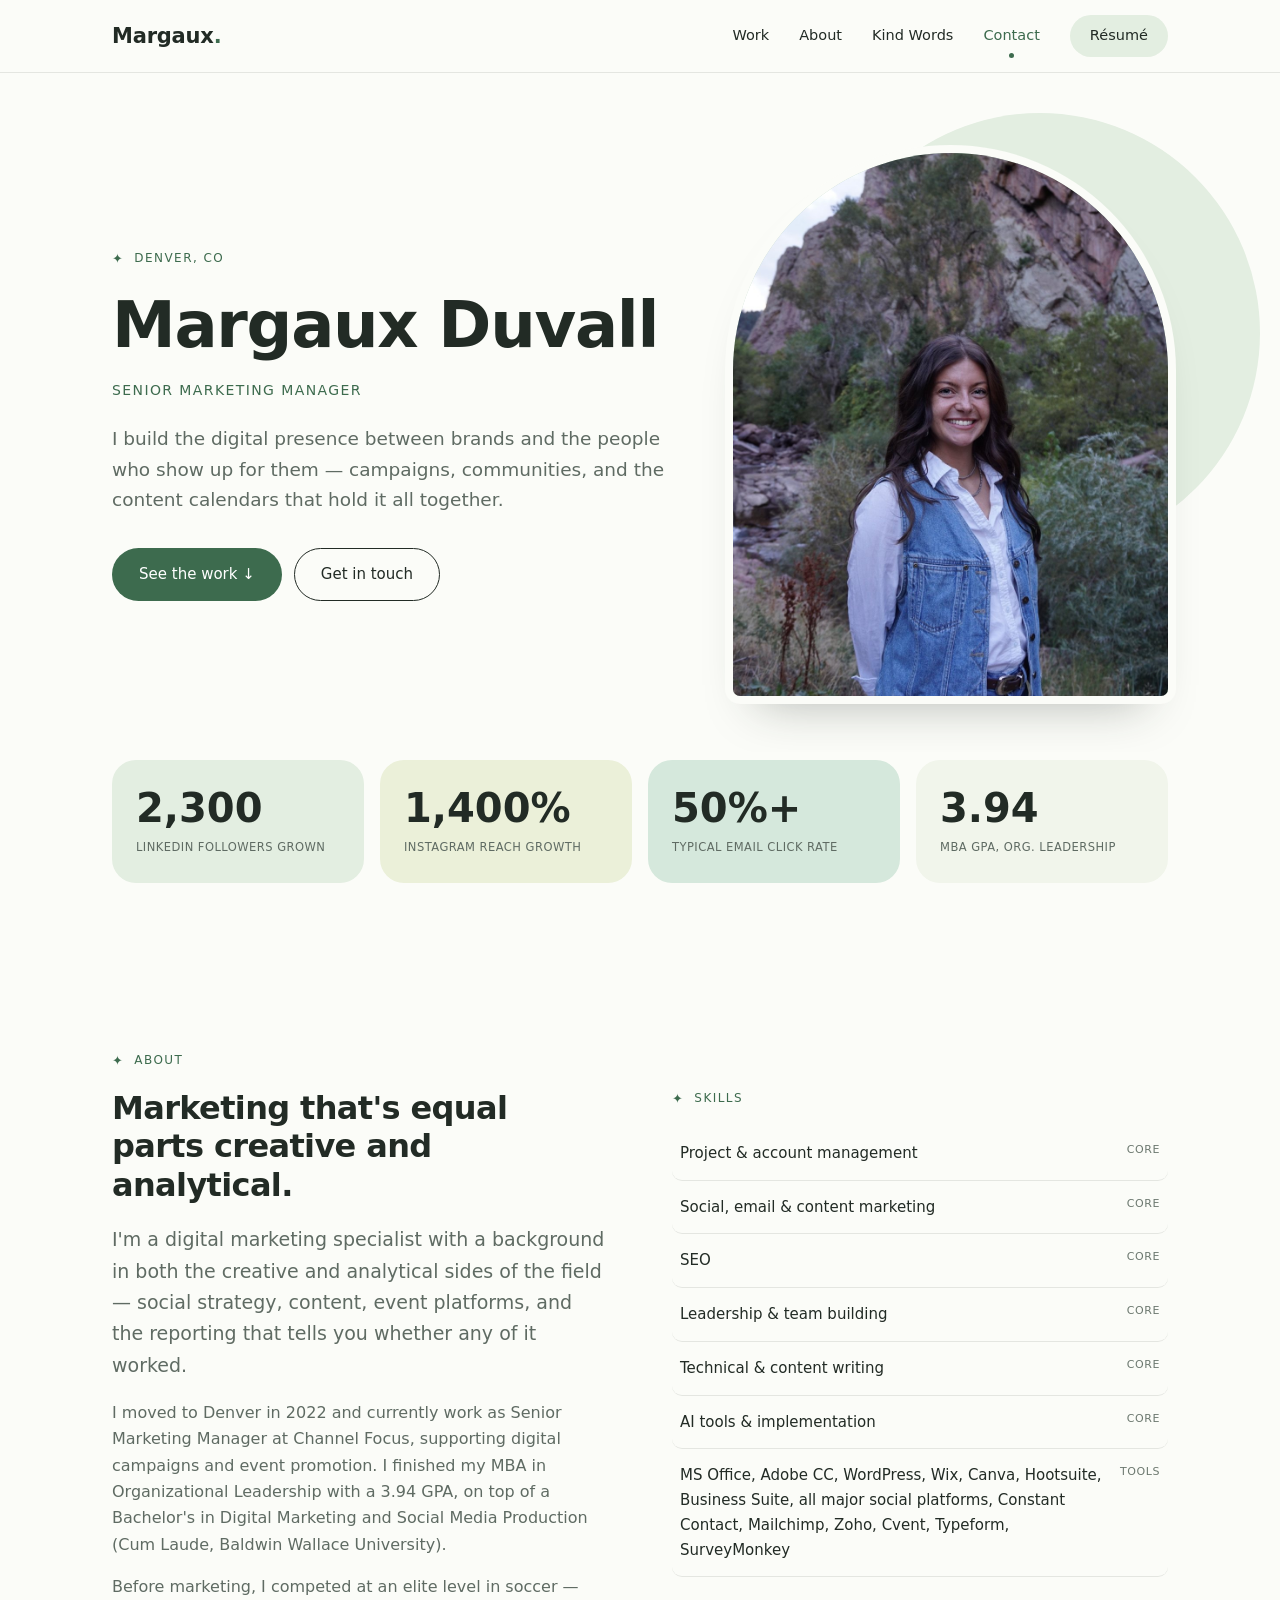
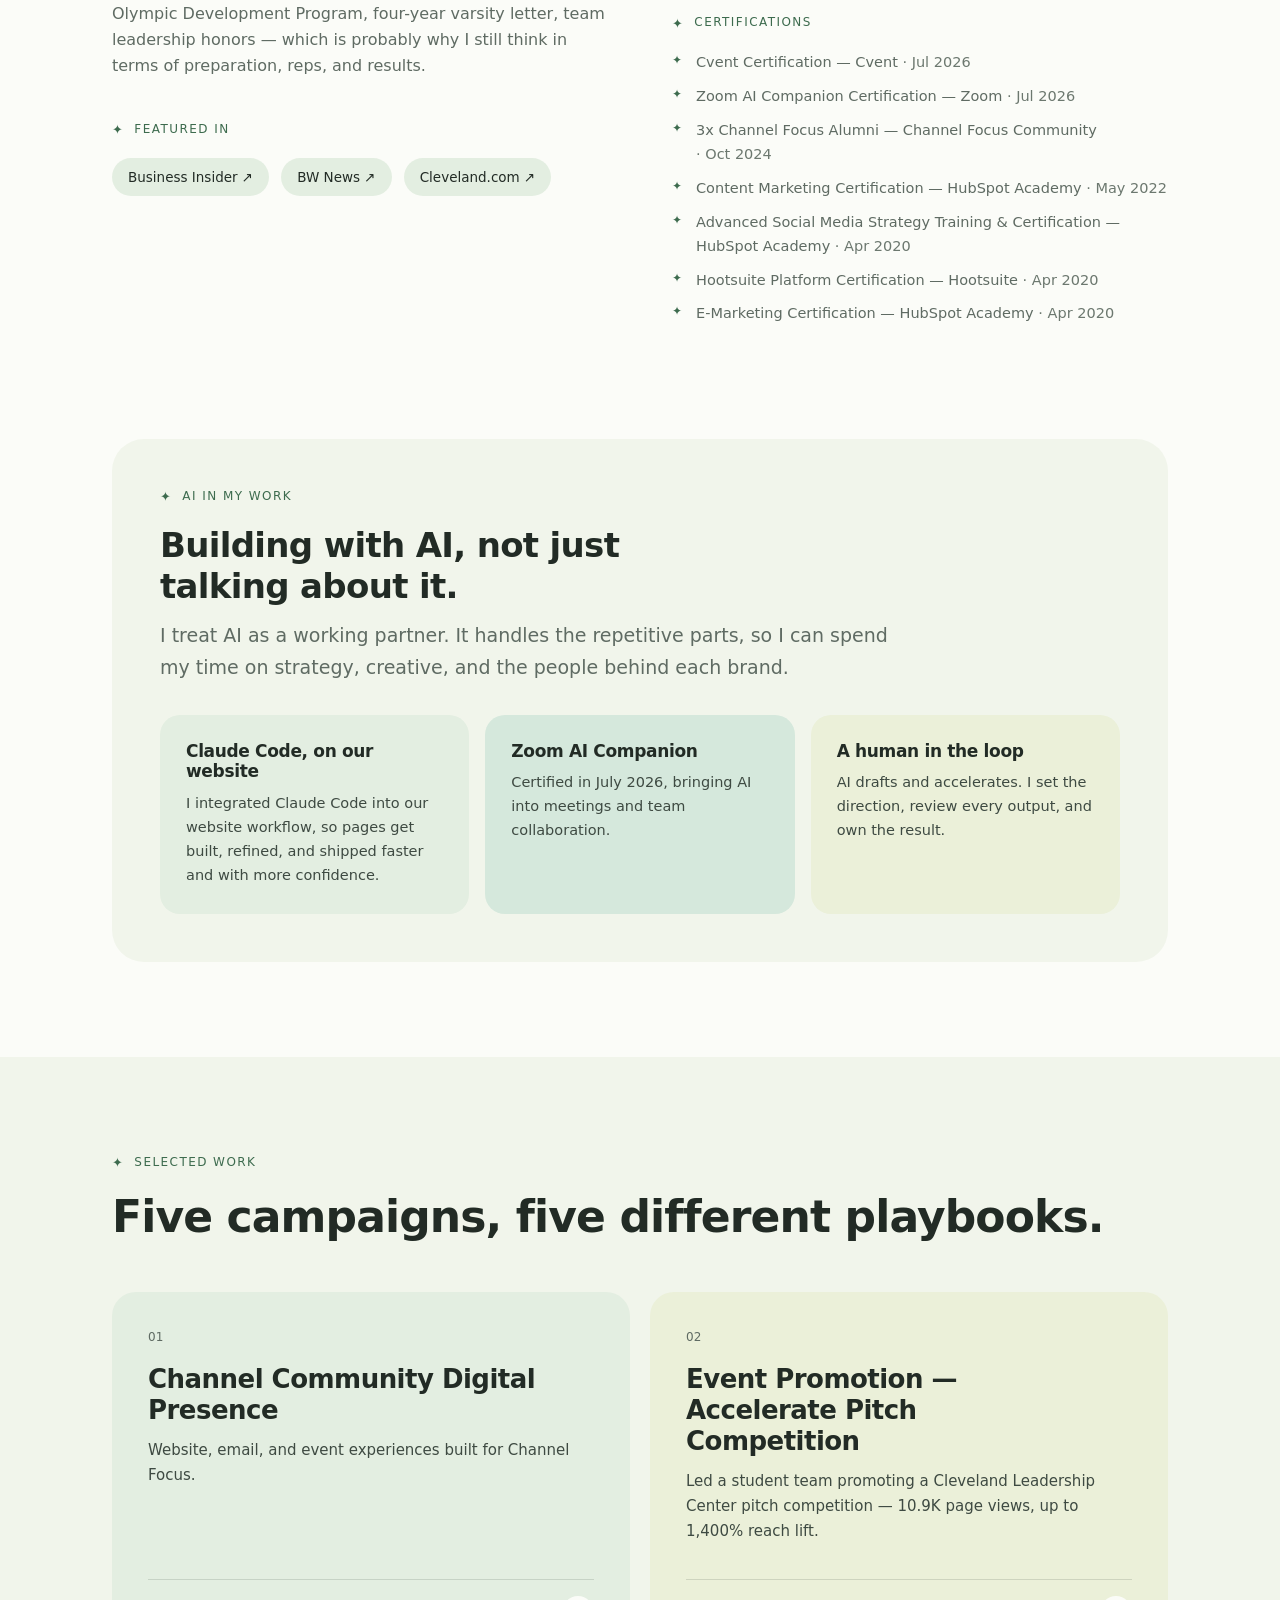
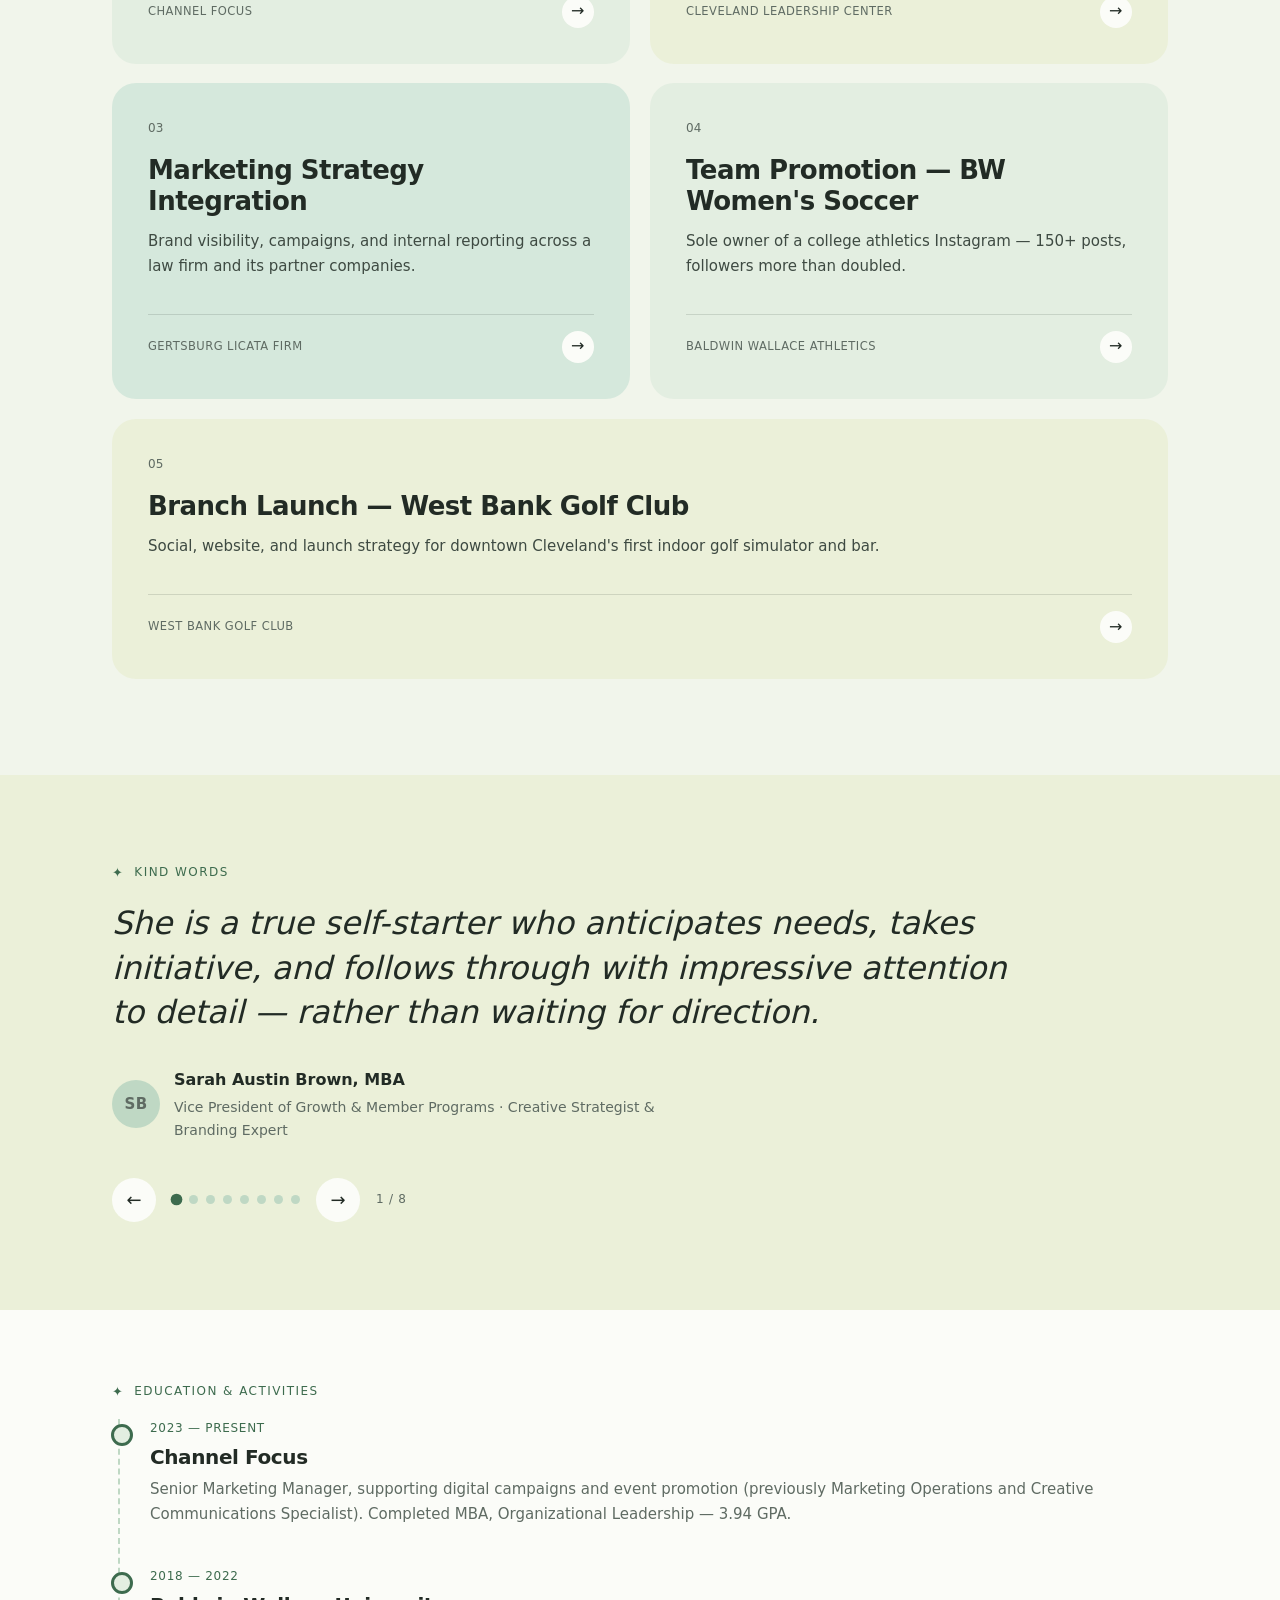
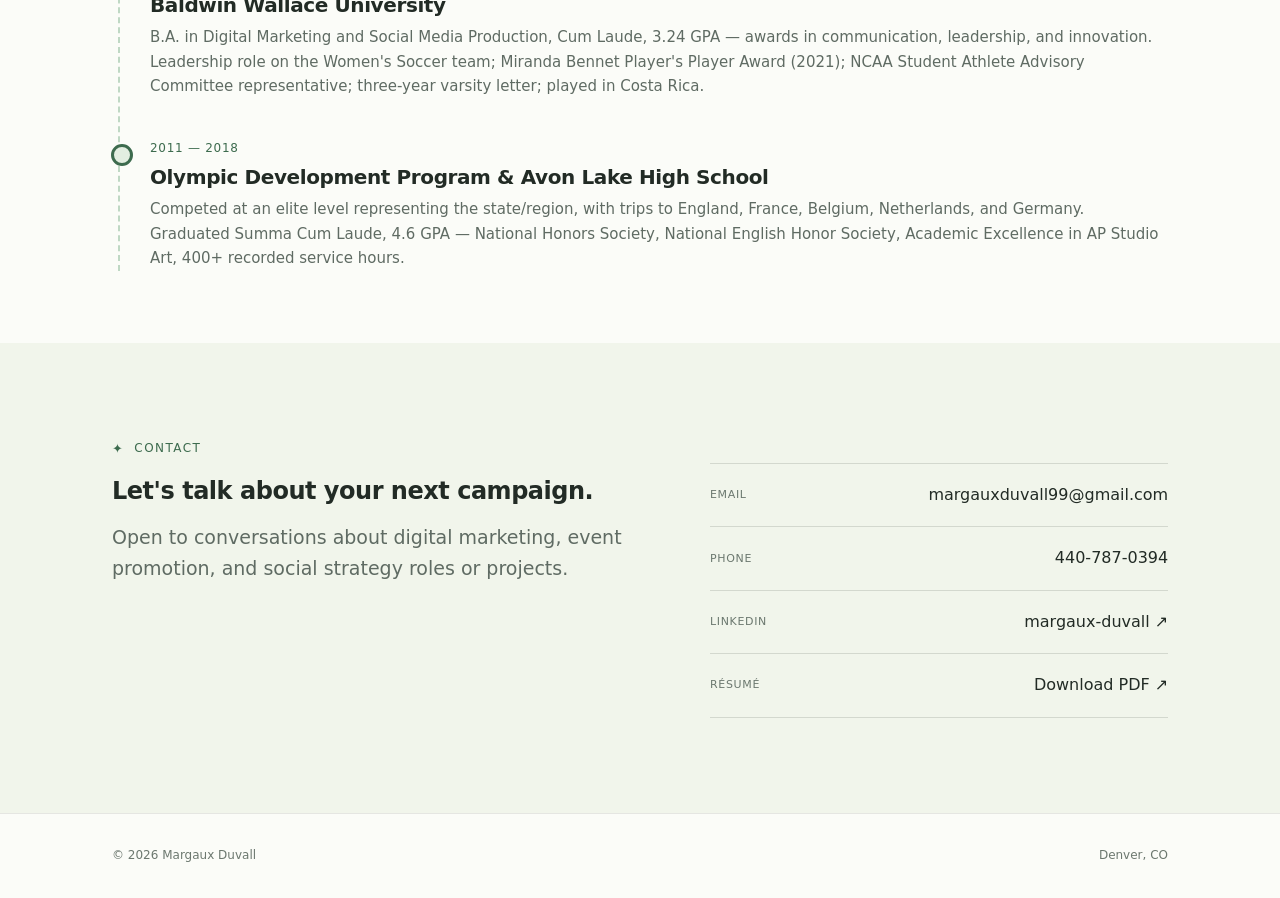
==== commit c1cb0190: "Add tools to the home page skills list Adds Wix, all major social platforms, Constant Contact, Mailc" ====
--- a/index.html
+++ b/index.html
@@ -125,7 +125,7 @@
           <li><span>Leadership &amp; team building</span><span>Core</span></li>
           <li><span>Technical &amp; content writing</span><span>Core</span></li>
           <li><span>AI tools &amp; implementation</span><span>Core</span></li>
-          <li><span>MS Office, Adobe CC, WordPress, Canva, Hootsuite, Business Suite, Cvent, Typeform</span><span>Tools</span></li>
+          <li><span>MS Office, Adobe CC, WordPress, Wix, Canva, Hootsuite, Business Suite, all major social platforms, Constant Contact, Mailchimp, Zoho, Cvent, Typeform, SurveyMonkey</span><span>Tools</span></li>
         </ul>
 
         <p class="eyebrow" style="margin-top:36px;">Certifications</p>
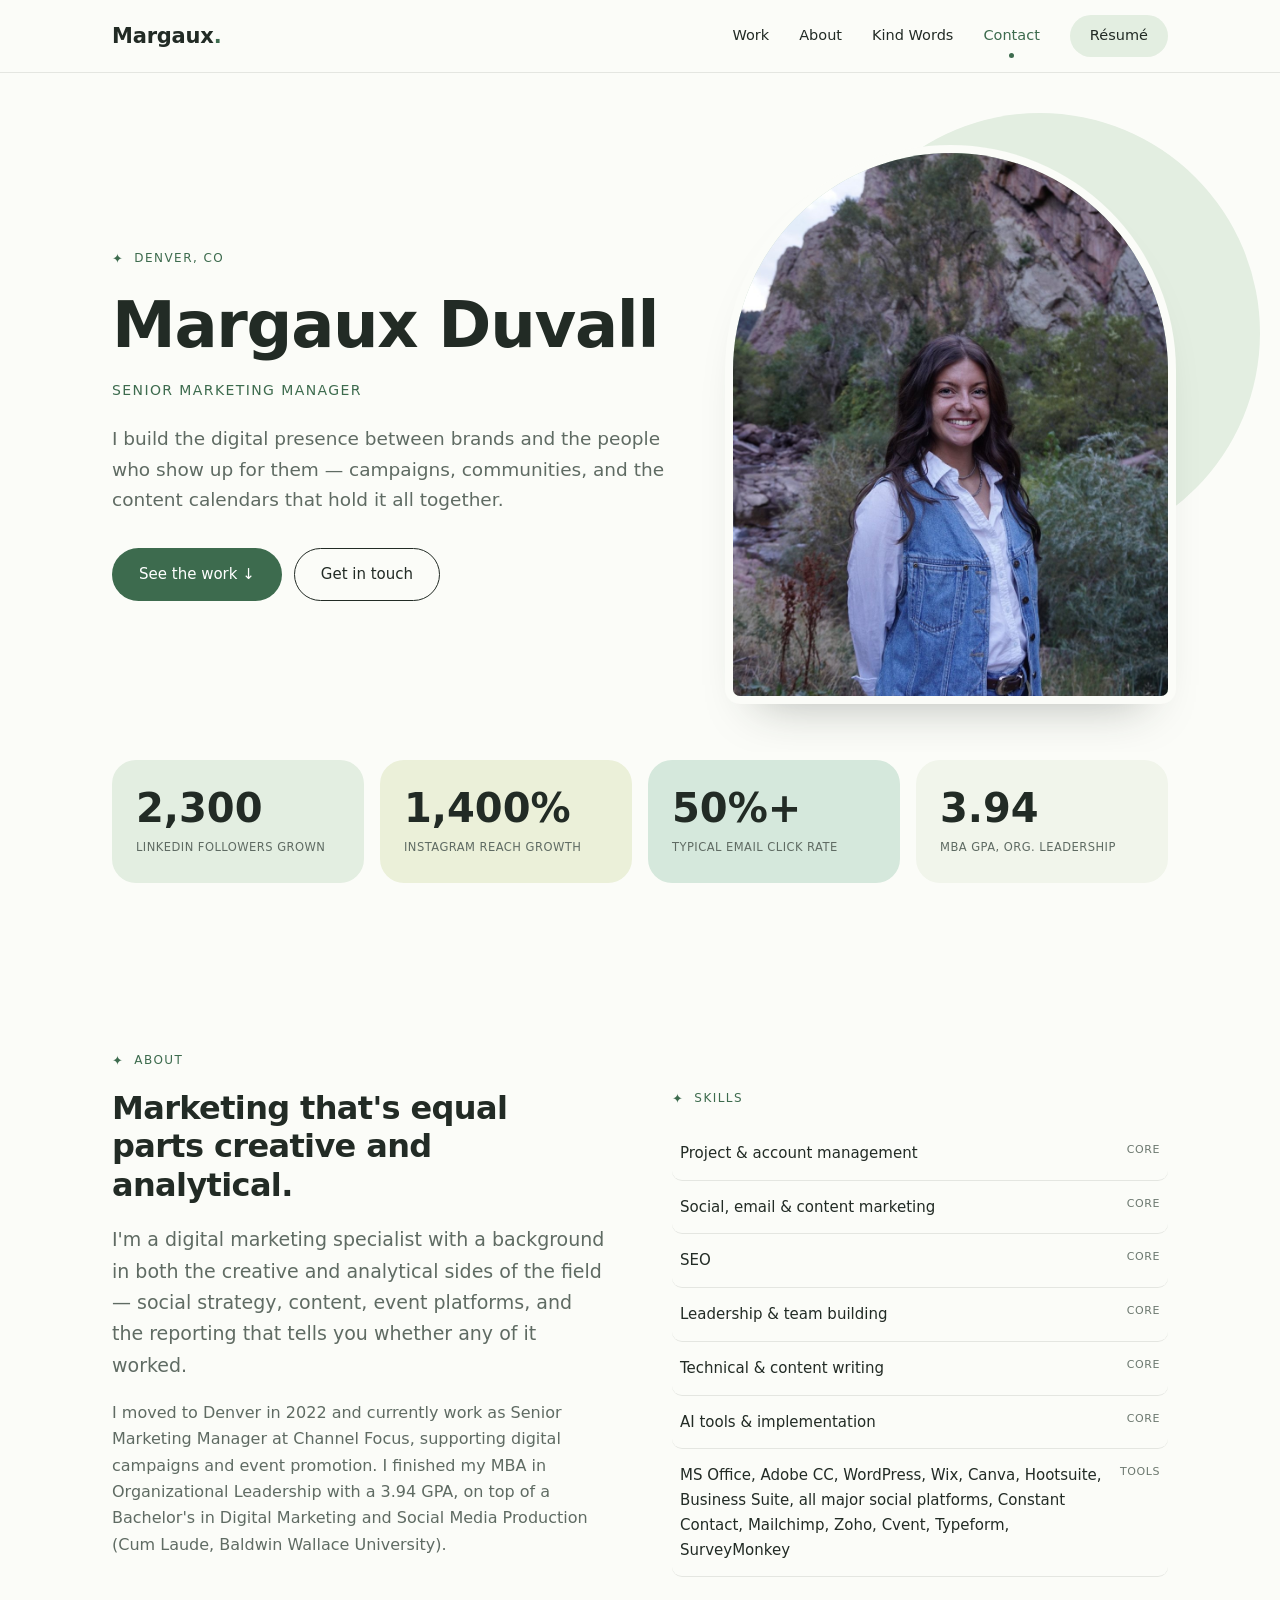
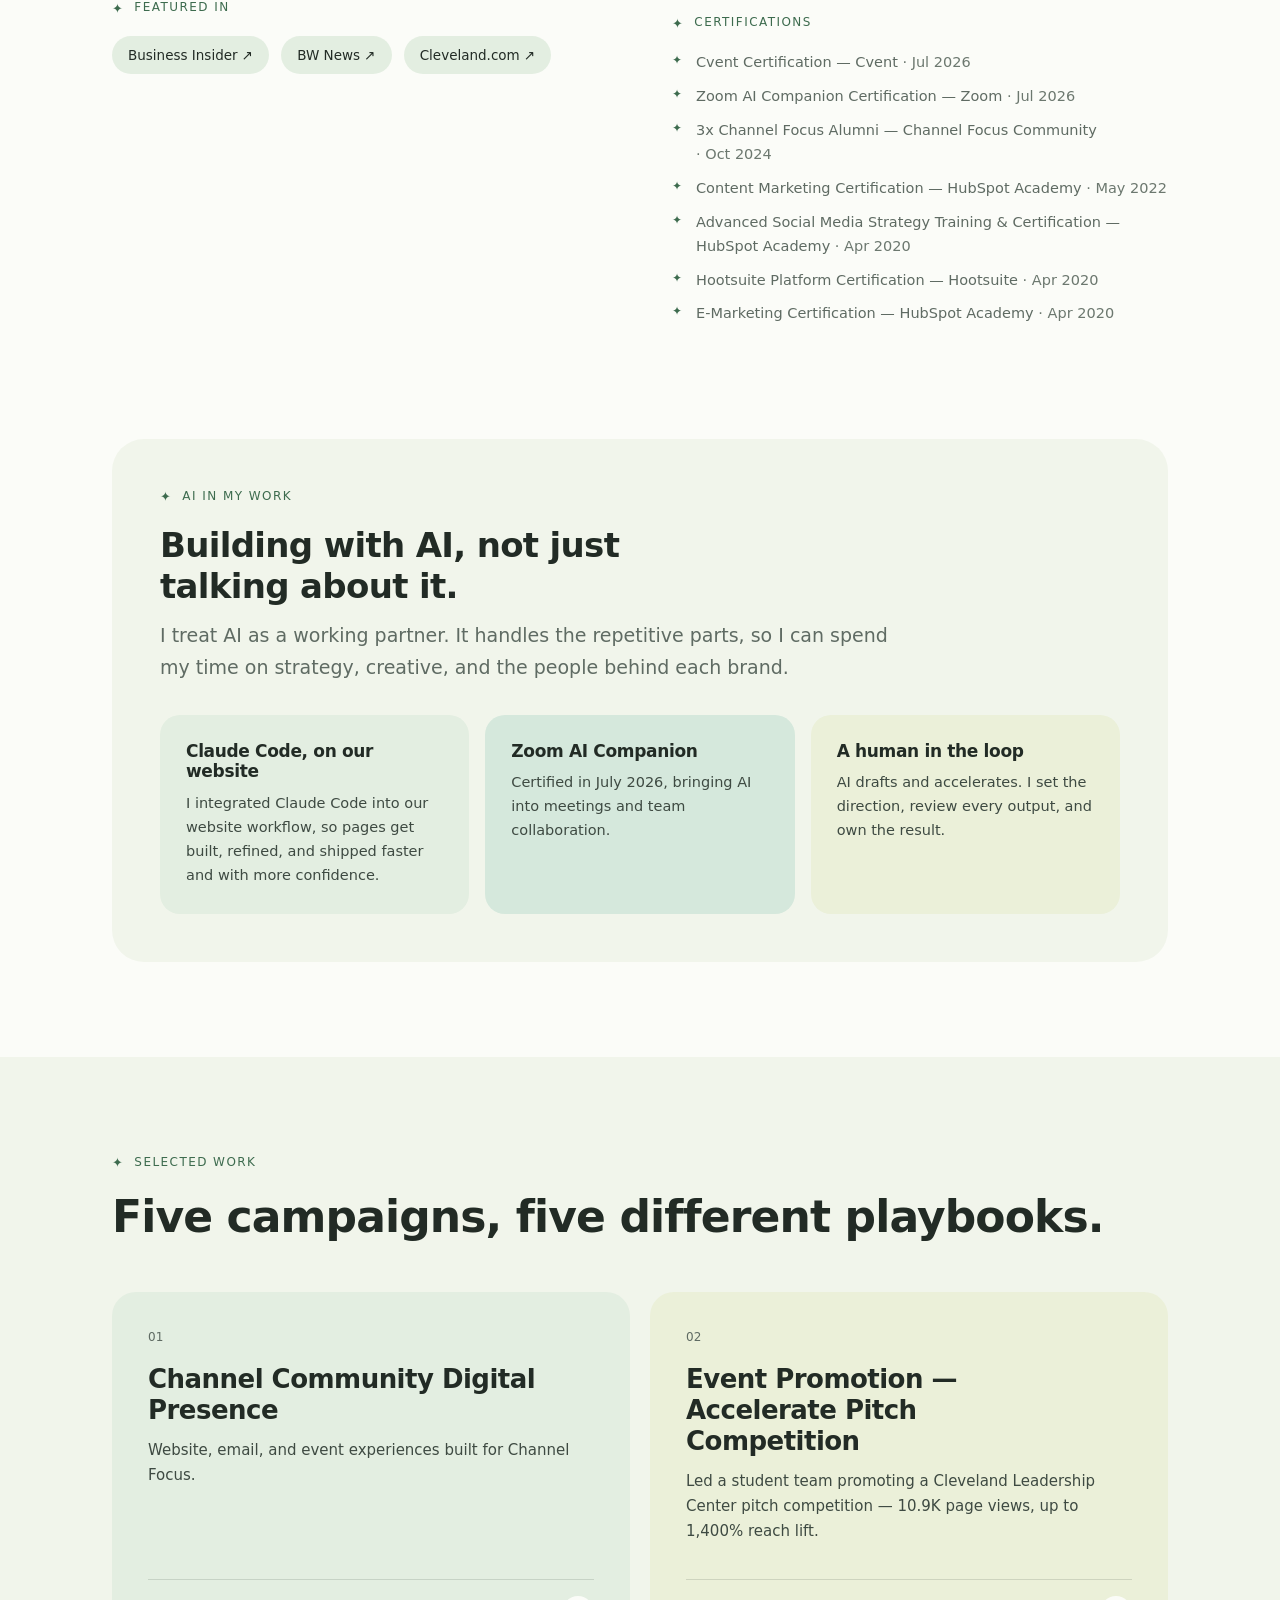
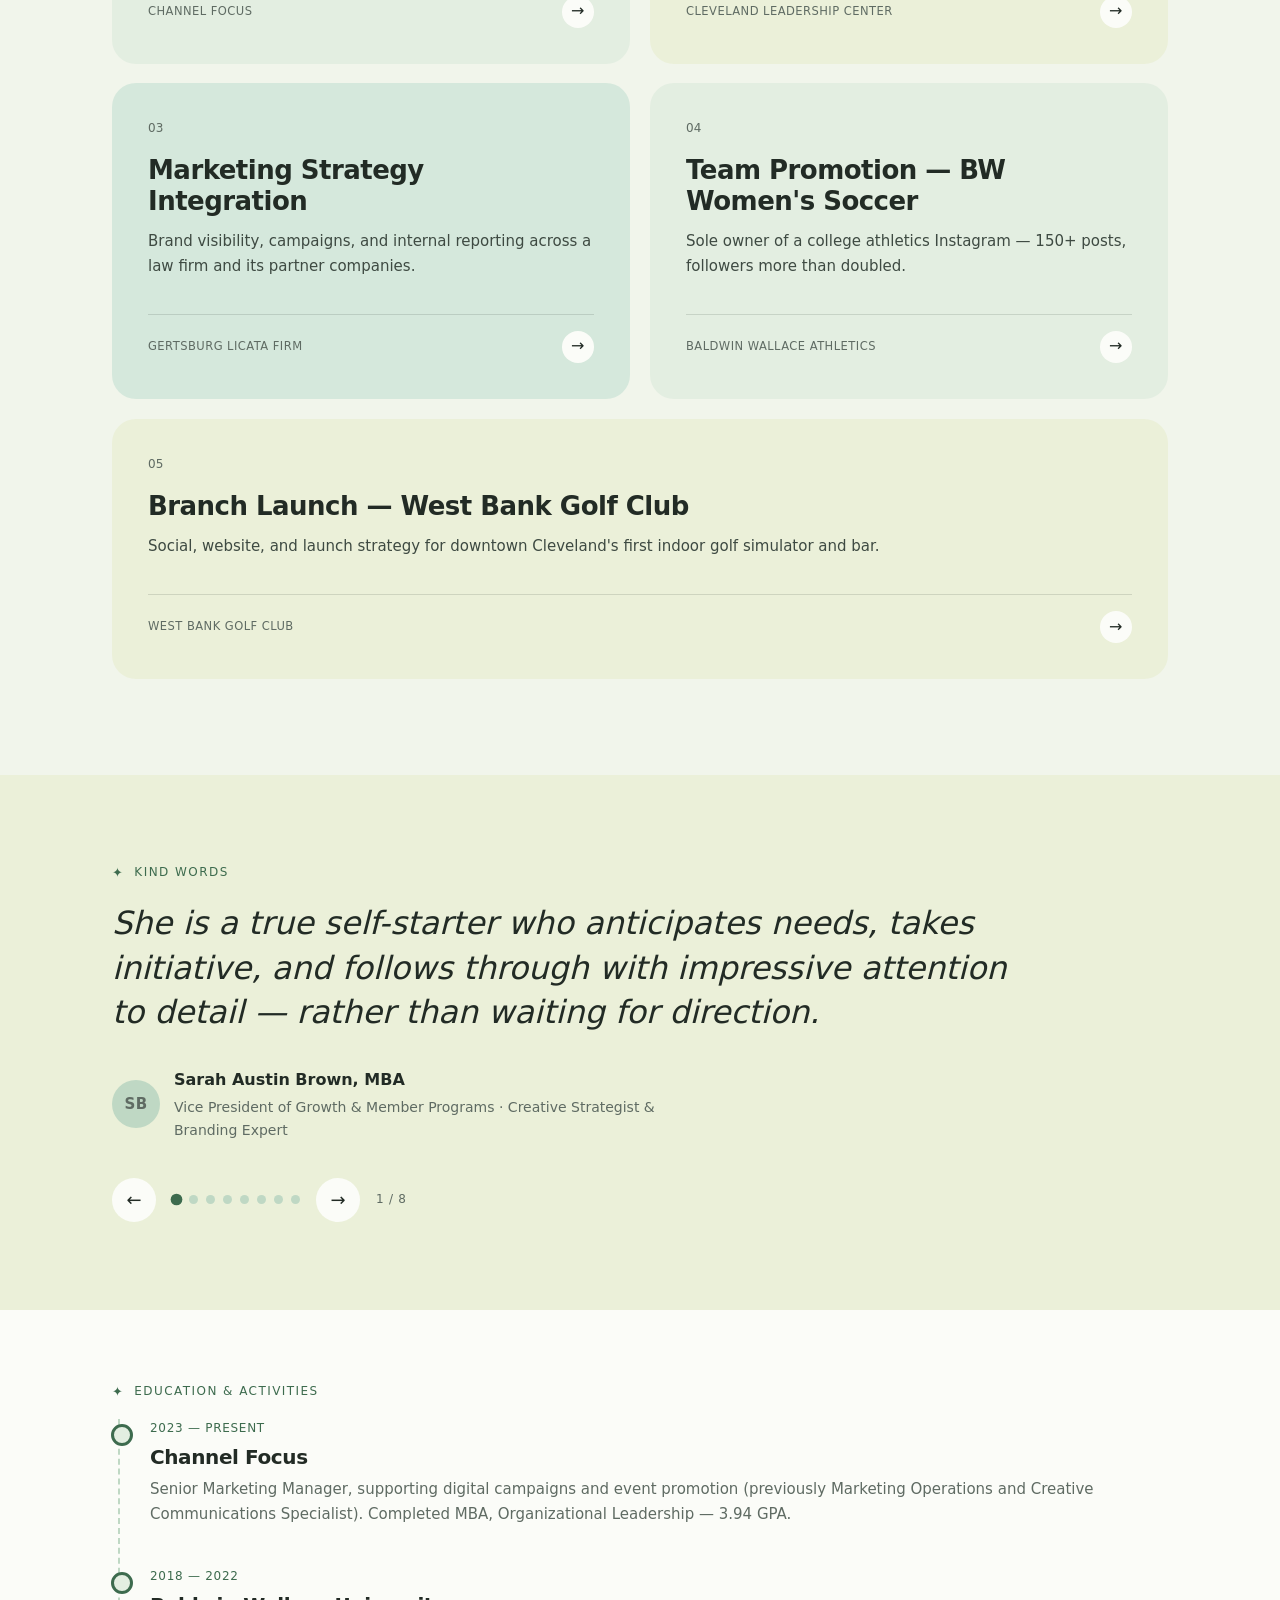
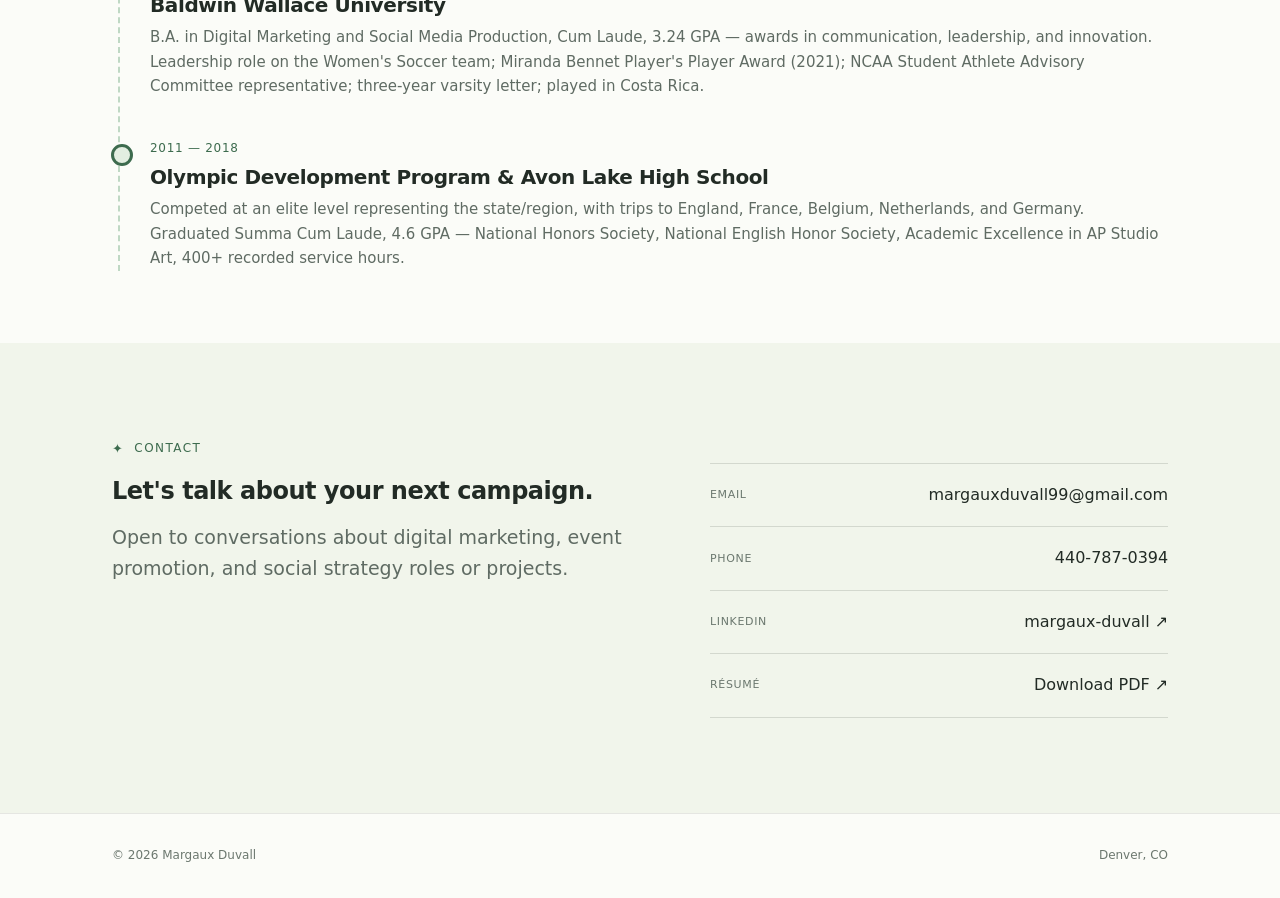
==== commit 8ce9d452: "Remove the soccer background paragraph from the About section Co-Authored-By: Claude Opus 5.5 <norep" ====
--- a/index.html
+++ b/index.html
@@ -106,7 +106,6 @@
         <h2 style="font-size:32px; margin-bottom:20px;">Marketing that's equal parts creative and analytical.</h2>
         <p class="lede">I'm a digital marketing specialist with a background in both the creative and analytical sides of the field — social strategy, content, event platforms, and the reporting that tells you whether any of it worked.</p>
         <p style="color:var(--slate); max-width:60ch;">I moved to Denver in 2022 and currently work as Senior Marketing Manager at Channel Focus, supporting digital campaigns and event promotion. I finished my MBA in Organizational Leadership with a 3.94 GPA, on top of a Bachelor's in Digital Marketing and Social Media Production (Cum Laude, Baldwin Wallace University).</p>
-        <p style="color:var(--slate); max-width:60ch;">Before marketing, I competed at an elite level in soccer — Olympic Development Program, four-year varsity letter, team leadership honors — which is probably why I still think in terms of preparation, reps, and results.</p>
 
         <p class="eyebrow" style="margin-top:40px;">Featured In</p>
         <div class="press-row">
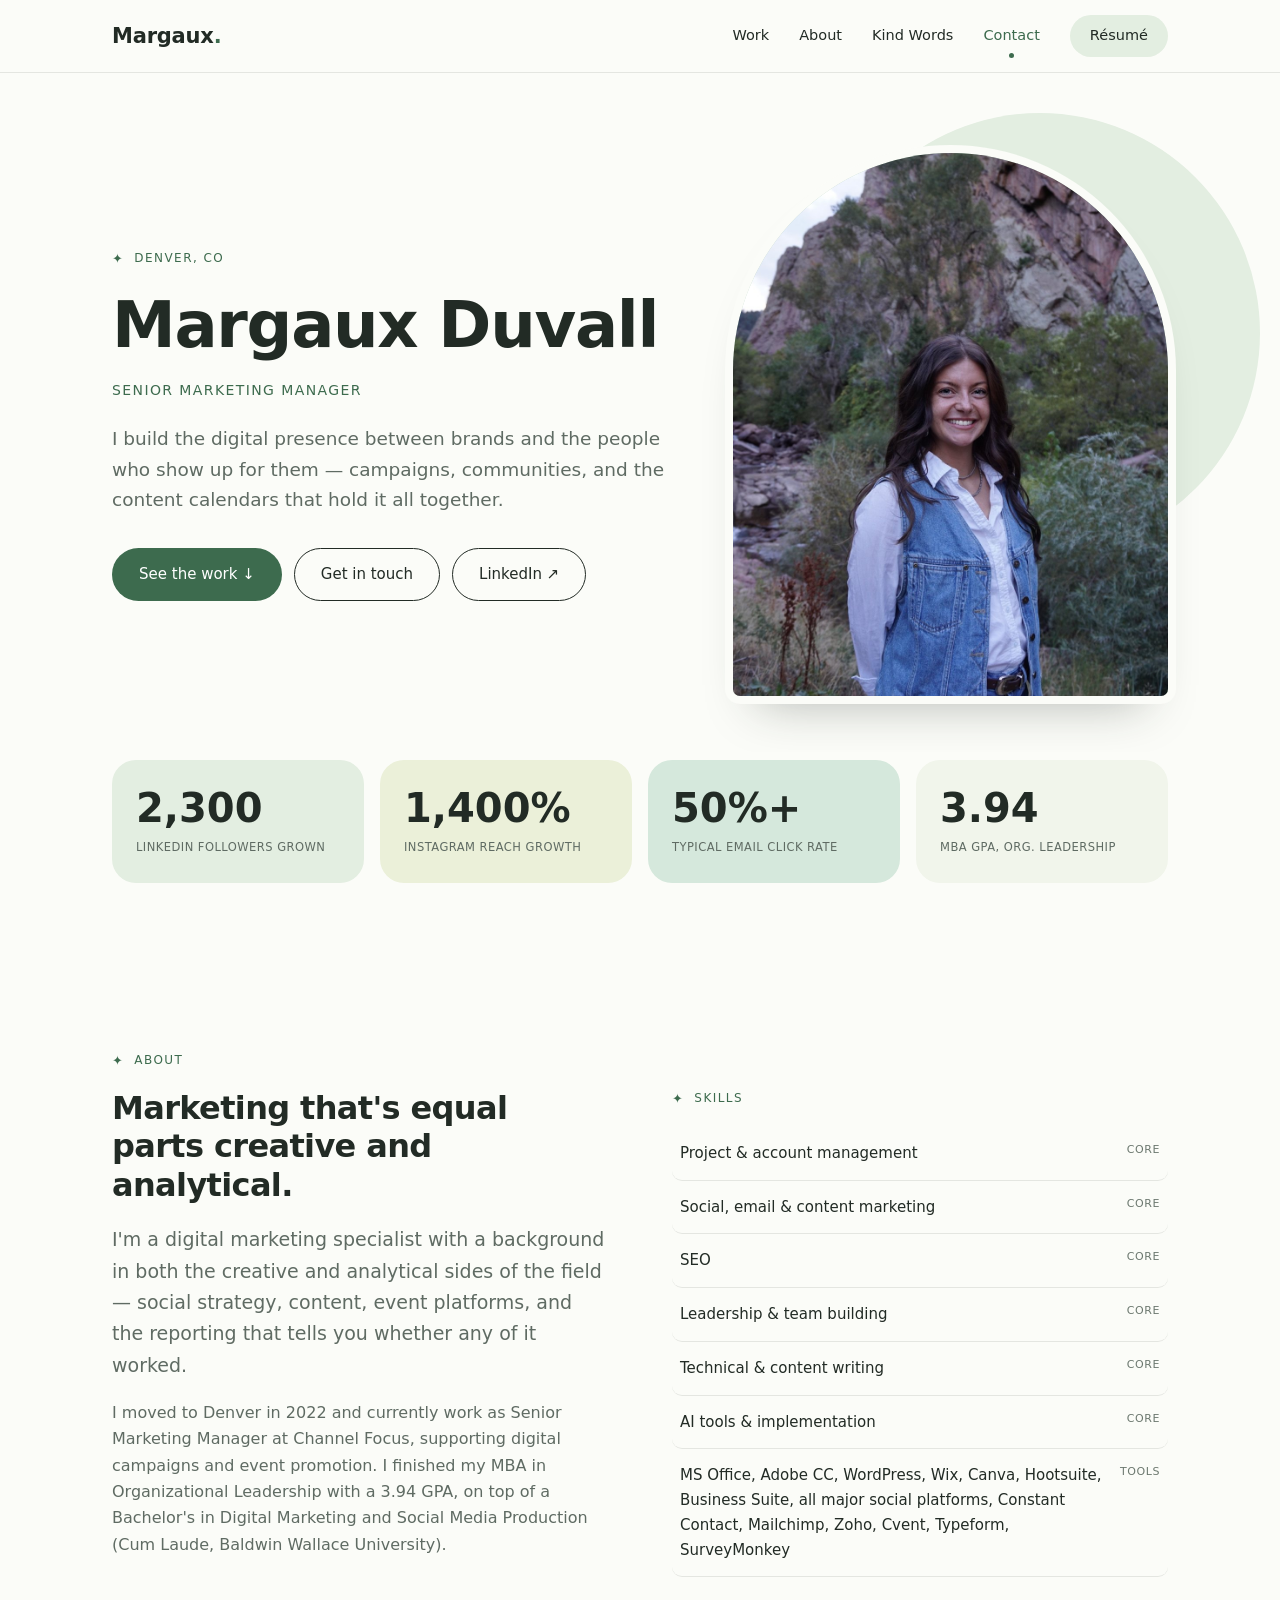
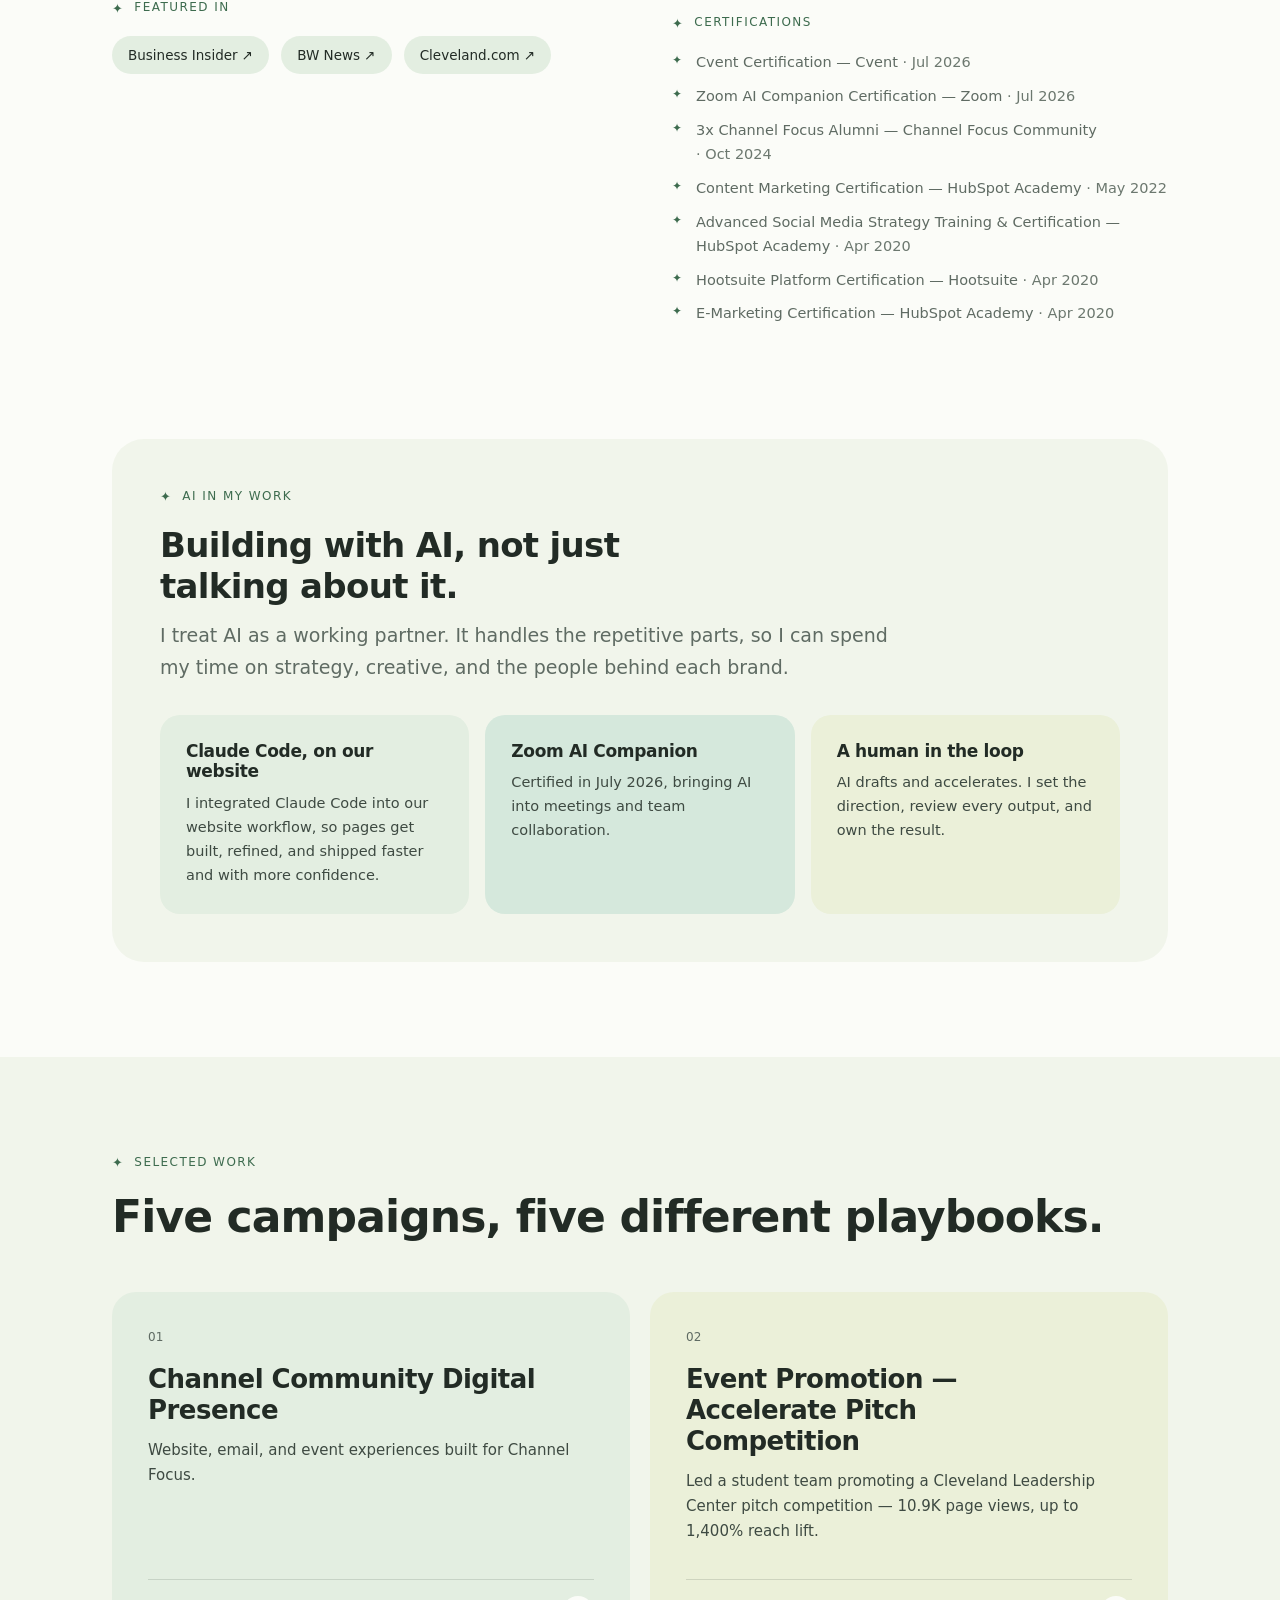
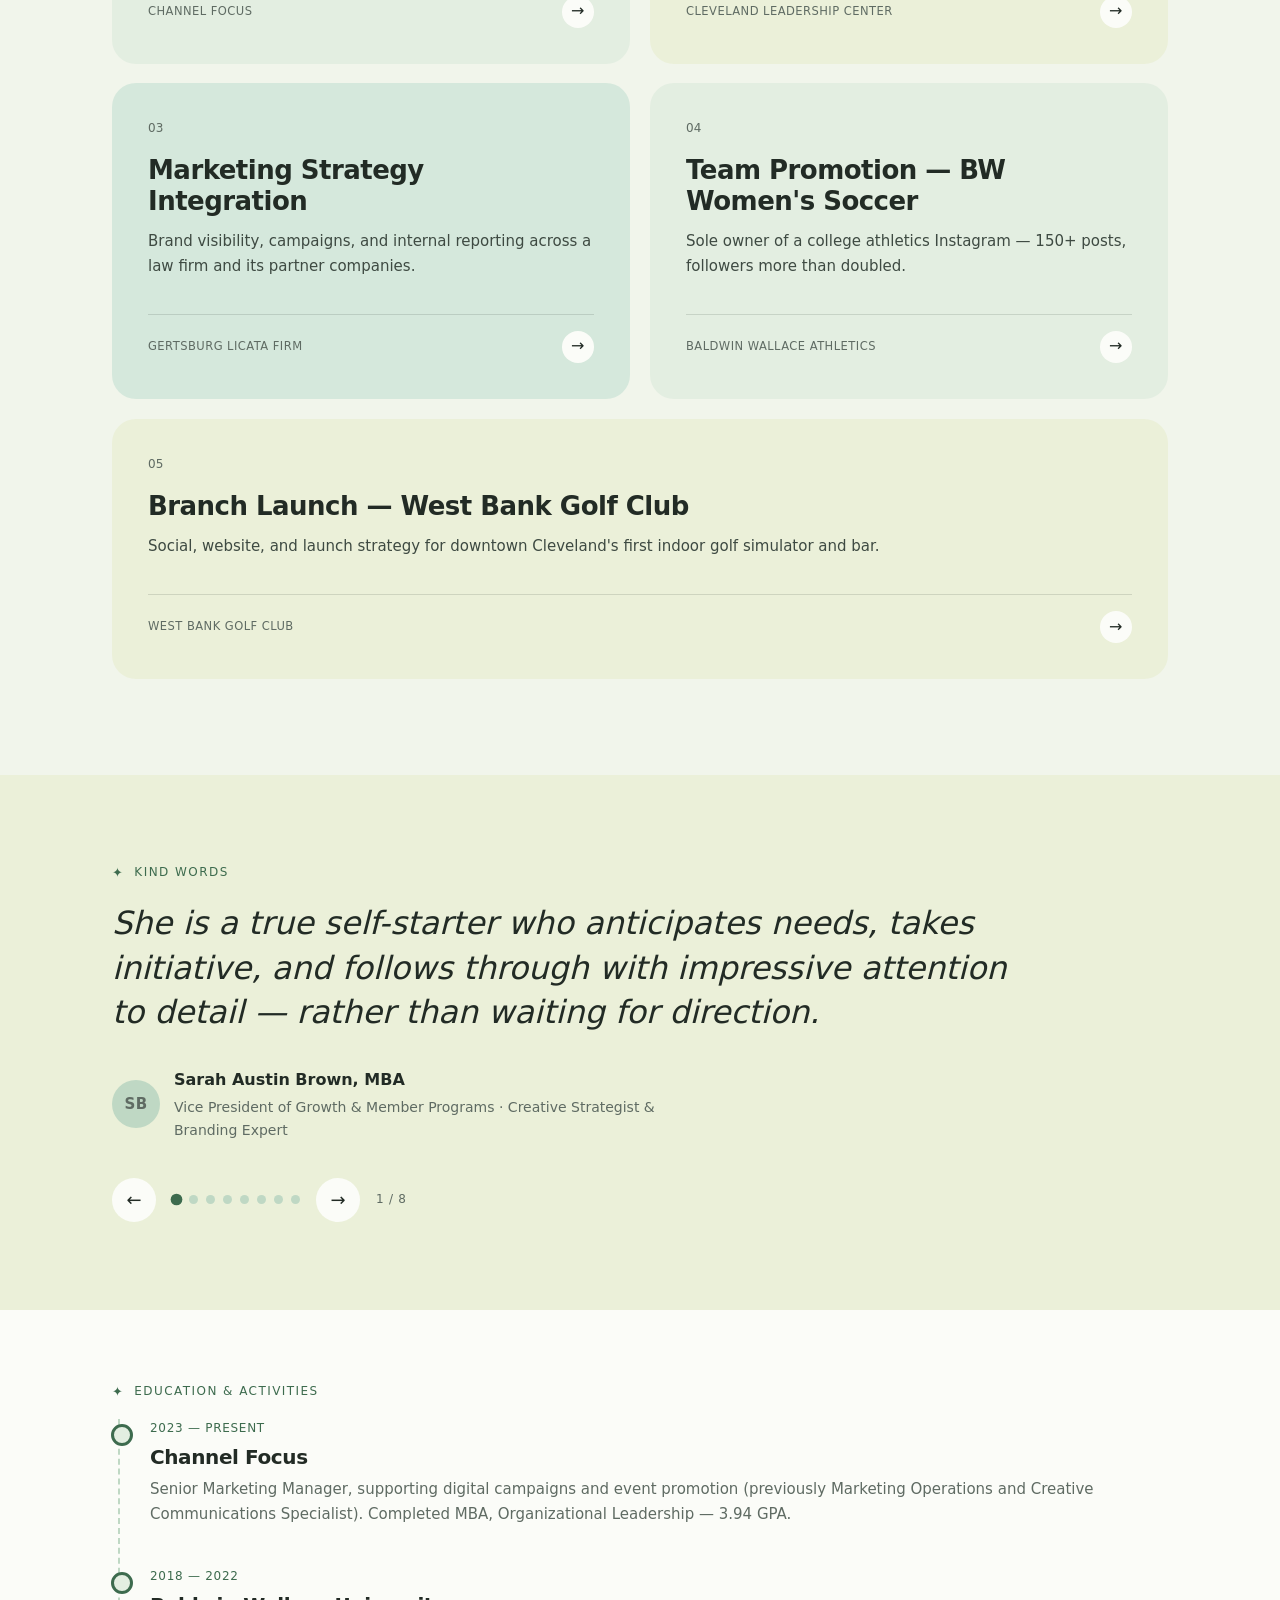
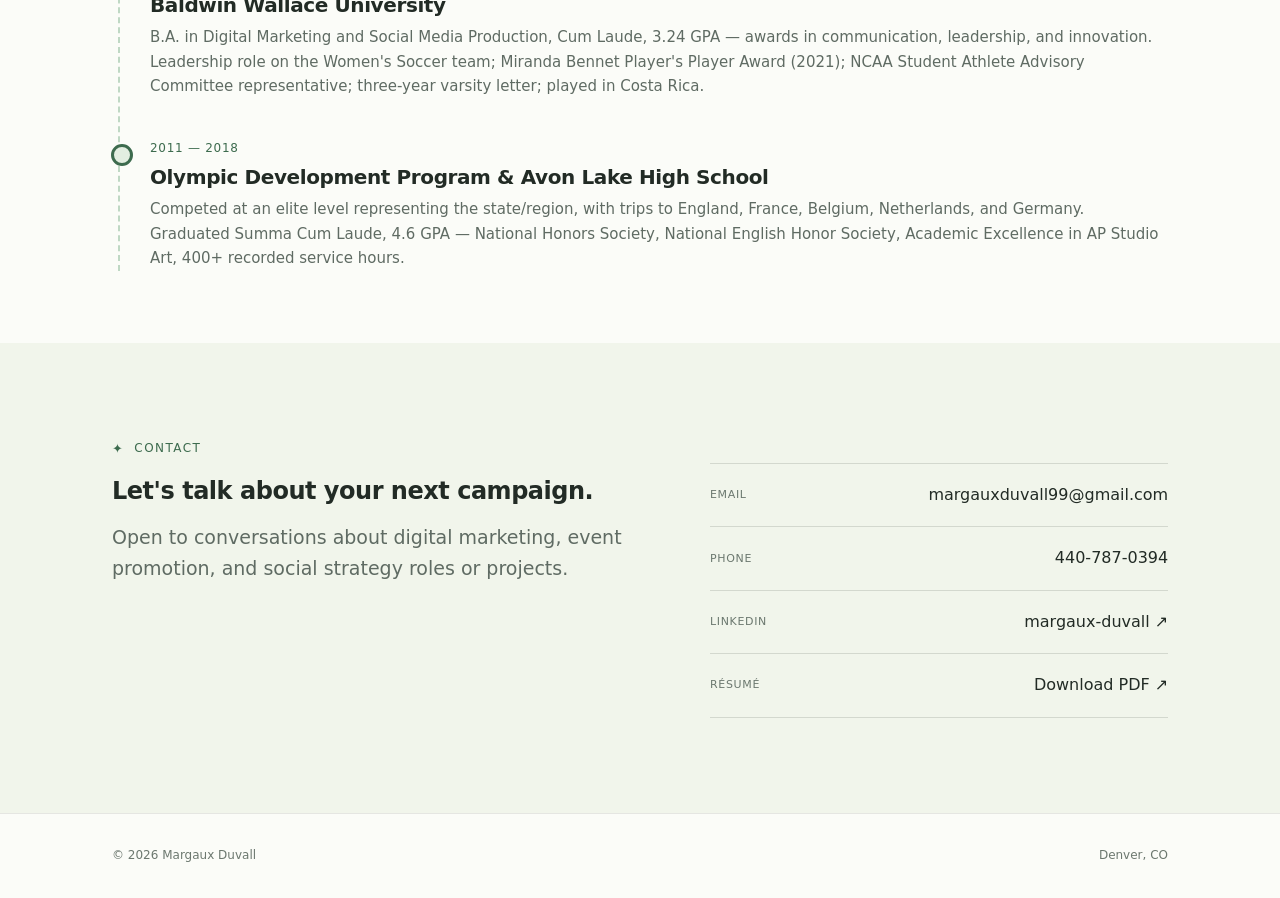
==== commit 58c31a0d: "Add a LinkedIn button to the hero, next to Get in touch Co-Authored-By: Claude Opus 5.5 <noreply@ant" ====
--- a/index.html
+++ b/index.html
@@ -66,6 +66,7 @@
         <div class="hero-actions">
           <a href="#work" class="btn btn-primary">See the work ↓</a>
           <a href="#contact" class="btn btn-ghost">Get in touch</a>
+          <a href="https://www.linkedin.com/in/margaux-duvall-mba-715665197/" class="btn btn-ghost" target="_blank" rel="noopener">LinkedIn ↗</a>
         </div>
       </div>
       <div class="hero-photo">
